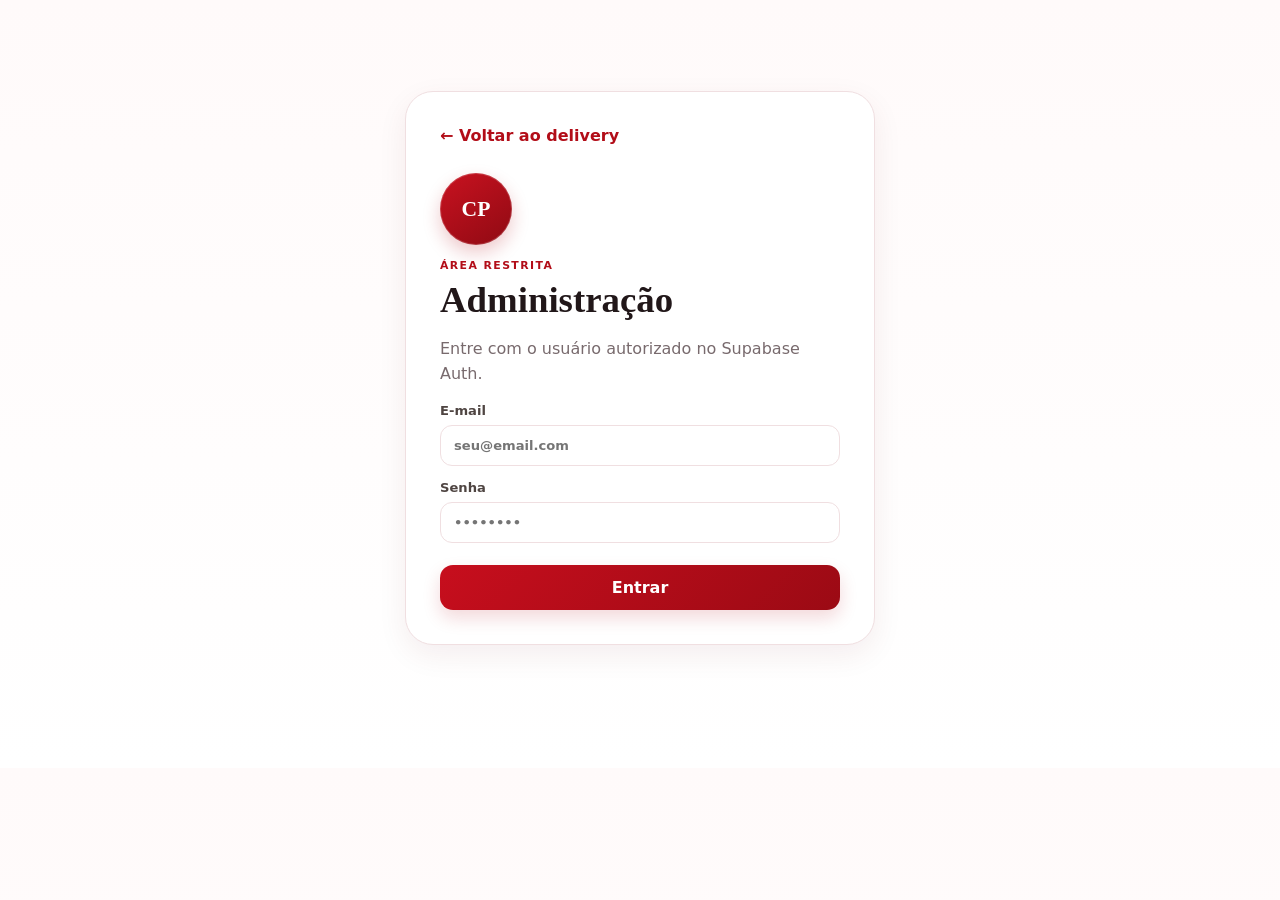
==== admin.html @ 13cdec12 "Atualizacao automatica dos arquivos" ====
<!doctype html>
<html lang="pt-BR">
<head>
  <meta charset="utf-8">
  <meta name="viewport" content="width=device-width, initial-scale=1">
  <meta name="theme-color" content="#b20d18">
  <meta name="robots" content="noindex,nofollow">
  <title>Admin | Cantinho do Petisco</title>
  <link rel="manifest" href="manifest-admin.webmanifest?v=14">
  <meta name="apple-mobile-web-app-capable" content="yes">
  <meta name="apple-mobile-web-app-status-bar-style" content="default">
  <meta name="apple-mobile-web-app-title" content="Cantinho ADM">
  <link rel="apple-touch-icon" href="assets/icon-admin-192.png?v=14">
  <link rel="stylesheet" href="css/styles.css?v=14">
</head>
<body class="admin-body">
  <main class="admin-shell">
    <section id="loginView" class="login-card">
      <a class="back-link" href="index.html">← Voltar ao delivery</a>
      <div class="brand-mark large">CP</div>
      <span class="eyebrow">Área restrita</span>
      <h1>Administração</h1>
      <p>Entre com o usuário autorizado no Supabase Auth.</p>
      <form id="loginForm" class="stack-form">
        <label class="field-label">E-mail
          <input id="adminEmail" type="email" autocomplete="username" required placeholder="seu@email.com">
        </label>
        <label class="field-label">Senha
          <input id="adminPassword" type="password" autocomplete="current-password" required placeholder="••••••••">
        </label>
        <button id="loginBtn" class="primary-button" type="submit">Entrar</button>
        <p id="demoCredentials" class="demo-credentials hidden">Modo demonstração: admin@demo.local / 123456</p>
      </form>
      <div id="loginMessage" class="form-message hidden"></div>
    </section>

    <section id="adminView" class="admin-dashboard hidden">
      <header class="admin-header admin-header-v5">
        <div class="admin-title-block">
          <span class="eyebrow">Cantinho do Petisco</span>
          <h1>Painel administrativo</h1>
          <p>Gerencie o cardápio por setores, fotos, disponibilidade e o prato de cada dia da semana.</p>
          <div class="admin-user-line">Conectado como <strong id="adminIdentity"></strong></div>
        </div>
        <div class="admin-header-actions">
          <a class="secondary-button small" href="index.html" target="_blank" rel="noopener">Ver delivery</a>
          <a class="secondary-button small" href="restaurante.html" target="_blank" rel="noopener">Ver restaurante</a>
          <button id="logoutBtn" class="secondary-button small" type="button">Sair</button>
        </div>
      </header>

      <section class="admin-quick-access" aria-labelledby="quickAccessTitle"><div class="admin-quick-title"><div><span class="eyebrow">Acesso rápido</span><h2 id="quickAccessTitle">Seu Cantinho na palma da mão</h2><p>Abra, compartilhe ou instale os atalhos do restaurante.</p></div><button id="installAdminPwa" class="primary-button hidden" type="button">📲 Instalar Cantinho Admin</button></div><div class="admin-quick-grid"><button id="openDeliveryQuick" class="quick-card" type="button"><span>🛵</span><strong>Acessar meu catálogo</strong><small>Delivery e retirada</small></button><button id="openRestaurantQuick" class="quick-card" type="button"><span>🍽️</span><strong>Abrir Restaurante</strong><small>Cardápio completo presencial</small></button><button id="shareDeliveryWhatsApp" class="quick-card whatsapp" type="button"><span>💬</span><strong>Compartilhar Delivery</strong><small>Enviar pelo WhatsApp</small></button><button id="shareRestaurantWhatsApp" class="quick-card whatsapp" type="button"><span>💬</span><strong>Compartilhar Restaurante</strong><small>Enviar pelo WhatsApp</small></button><button id="copyDeliveryLink" class="quick-card" type="button"><span>🔗</span><strong>Copiar Delivery</strong><small>Copiar link</small></button><button id="copyRestaurantLink" class="quick-card" type="button"><span>🔗</span><strong>Copiar Restaurante</strong><small>Copiar link</small></button><button id="qrDeliveryBtn" class="quick-card" type="button"><span>▦</span><strong>QR Delivery</strong><small>Mostrar código para clientes</small></button><button id="qrRestaurantBtn" class="quick-card" type="button"><span>▦</span><strong>QR Restaurante</strong><small>Ideal para mesa ou balcão</small></button></div></section>
      <div class="admin-metrics">
        <article><span>Produtos cadastrados</span><strong id="metricProducts">0</strong></article>
        <article><span>Disponíveis no cardápio</span><strong id="metricAvailable">0</strong></article>
        <article><span>Não publicados</span><strong id="metricInactive">0</strong></article>
        <article><span>Categorias</span><strong id="metricCategories">0</strong></article>
      </div>

      <nav class="admin-tabs admin-tabs-v5" aria-label="Seções do painel">
        <button class="admin-tab active" data-tab="products" type="button"><span>🍽️</span><strong>Produtos</strong><small>Organizados por categoria</small></button>
        <button class="admin-tab" data-tab="special" type="button"><span>📅</span><strong>Prato do dia</strong><small>Programação semanal</small></button>
      </nav>

      <section id="productsTab" class="admin-tabpanel">
        <div class="admin-panel-heading">
          <div>
            <span class="eyebrow">Cardápio</span>
            <h2>Produtos por categoria</h2>
            <p>Cada setor fica separado para facilitar a localização e edição dos itens.</p>
          </div>
          <button id="newProductBtn" class="primary-button small" type="button">+ Novo produto</button>
        </div>

        <div class="admin-toolbar admin-toolbar-v5 admin-toolbar-collapsible">
          <label class="search-box admin-search">
            <span>⌕</span><input id="adminSearch" type="search" placeholder="Buscar em todas as categorias"><button id="clearAdminSearch" class="clear-search hidden" type="button">×</button>
          </label>
          <select id="adminCategoryFilter" aria-label="Filtrar categoria"><option value="">Todas as categorias</option></select>
          <div class="admin-collapse-actions" aria-label="Controles das categorias">
            <button id="expandAllCategories" class="secondary-button compact" type="button">Expandir todas</button>
            <button id="collapseAllCategories" class="secondary-button compact" type="button">Recolher todas</button>
          </div>
        </div>

        <div class="admin-visibility-note"><strong>Visibilidade das duas páginas</strong><span>Pratos Executivos, Cervejas e Bebidas Alcoólicas continuam cadastrados e editáveis aqui, mas são ocultados automaticamente no <b>delivery</b>. No <b>cardápio do restaurante</b>, todas as categorias publicadas aparecem.</span></div>
        <div id="productsGroups" class="admin-category-groups"></div>
        <div id="adminEmpty" class="state-card hidden"><p>Nenhum produto encontrado.</p></div>
      </section>

      <section id="specialTab" class="admin-tabpanel hidden">
        <div class="admin-panel-heading">
          <div>
            <span class="eyebrow">Programação semanal</span>
            <h2>Prato do dia por dia da semana</h2>
            <p>Defina uma vez o prato de segunda, terça, quarta etc. O cardápio mostra automaticamente o prato correspondente ao dia.</p>
          </div>
        </div>

        <div class="weekly-special-layout">
          <article class="admin-section-card special-editor-card">
            <div class="admin-card-title">
              <span class="step-badge">1</span>
              <div><strong>Configurar um dia</strong><small>Escolha o dia, o produto e um preço especial se desejar.</small></div>
            </div>
            <form id="specialForm" class="special-form-v5">
              <input id="specialId" type="hidden">
              <label class="field-label">Dia da semana
                <select id="specialWeekday" required>
                  <option value="">Selecione...</option>
                  <option value="1">Segunda-feira</option>
                  <option value="2">Terça-feira</option>
                  <option value="3">Quarta-feira</option>
                  <option value="4">Quinta-feira</option>
                  <option value="5">Sexta-feira</option>
                  <option value="6">Sábado</option>
                  <option value="0">Domingo</option>
                </select>
              </label>
              <label class="field-label">Produto<select id="specialProduct" required></select></label>
              <div class="special-price-note-grid">
                <label class="field-label">Preço especial<input id="specialPrice" type="number" min="0" step="0.01" placeholder="Opcional"></label>
                <label class="field-label">Observação<input id="specialNote" type="text" maxlength="160" placeholder="Ex.: Sugestão da casa"></label>
              </div>
              <label class="switch-line switch-card"><input id="specialActive" type="checkbox" checked><span><strong>Ativo</strong><small>Mostrar este prato quando chegar esse dia.</small></span></label>
              <div class="special-form-actions">
                <button id="cancelSpecialEdit" class="secondary-button hidden" type="button">Cancelar edição</button>
                <button class="primary-button" type="submit">Salvar programação</button>
              </div>
            </form>
          </article>

          <article class="admin-section-card weekly-overview-card">
            <div class="admin-card-title">
              <span class="step-badge">2</span>
              <div><strong>Semana cadastrada</strong><small>Veja rapidamente o prato definido para cada dia.</small></div>
            </div>
            <div id="specialList" class="weekly-special-list"></div>
          </article>
        </div>
      </section>
    </section>
  </main>

  <dialog id="productDialog" class="app-dialog product-admin-dialog product-admin-dialog-v5">
    <form id="productForm">
      <button id="closeProductDialog" class="dialog-close" type="button" aria-label="Fechar">×</button>
      <div class="dialog-body admin-product-dialog-body">
        <div class="product-dialog-heading">
          <span class="eyebrow">Cadastro de produto</span>
          <h2 id="productDialogTitle">Novo produto</h2>
          <p>Os campos estão separados por assunto para ficar mais fácil administrar.</p>
        </div>
        <input id="productId" type="hidden">

        <section class="form-section-card">
          <div class="form-section-title"><span>1</span><div><strong>Informações principais</strong><small>Nome, categoria e descrição que o cliente verá.</small></div></div>
          <div class="form-grid">
            <label class="field-label span-2">Nome <span>*</span><input id="productName" type="text" maxlength="160" required></label>
            <label class="field-label">Categoria <span>*</span><select id="productCategory" required></select></label>
            <label class="field-label">Tamanho
              <select id="productSize"><option value="">Sem tamanho</option><option value="P">P — Pequena</option><option value="M">M — Média</option><option value="G">G — Grande</option></select>
              <small>Nas marmitas, o mesmo nome com tamanhos diferentes vira um único card.</small>
            </label>
            <label class="field-label span-2">Descrição<textarea id="productDescription" rows="3" maxlength="500" placeholder="Ex.: Acompanha arroz, feijão, fritas e farofa."></textarea></label>
          </div>
        </section>

        <section class="form-section-card">
          <div class="form-section-title"><span>2</span><div><strong>Preço e organização</strong><small>Valor de venda e posição dentro da categoria.</small></div></div>
          <div class="form-grid">
            <label class="field-label">Preço <span>*</span><input id="productPrice" type="number" min="0" step="0.01" required></label>
            <label class="field-label">Ordem<input id="productOrder" type="number" min="0" step="1" value="0"><small>Números menores aparecem primeiro.</small></label>
          </div>
        </section>

        <section class="form-section-card">
          <div class="form-section-title"><span>3</span><div><strong>Foto do produto</strong><small>JPG, PNG ou WEBP, até 5 MB.</small></div></div>
          <label class="admin-file-drop">Escolher imagem<input id="productImage" type="file" accept="image/jpeg,image/png,image/webp"></label>
          <div id="imagePreviewBox" class="image-preview-box hidden"><img id="imagePreview" alt="Prévia da imagem"><button id="removeImageBtn" type="button" class="text-button danger">Remover foto</button></div>
        </section>

        <section class="form-section-card">
          <div class="form-section-title"><span>4</span><div><strong>Disponibilidade e destaque</strong><small>Controle como o item aparece para o cliente.</small></div></div>
          <div class="switch-grid switch-grid-v5">
            <label class="switch-line switch-card"><input id="productAvailable" type="checkbox" checked><span><strong>Disponível</strong><small>Pode ser pedido agora.</small></span></label>
            <label class="switch-line switch-card"><input id="productActive" type="checkbox" checked><span><strong>Publicado</strong><small>Aparece no cardápio.</small></span></label>
            <label class="switch-line switch-card"><input id="productFeatured" type="checkbox"><span><strong>Destaque</strong><small>Recebe selo especial.</small></span></label>
          </div>
        </section>

        <section class="form-section-card options-admin-section">
          <div class="form-section-title"><span>5</span><div><strong>Personalização do produto</strong><small>Observação, sabores e adicionais que aparecem ao cliente.</small></div></div>
          <label class="switch-line switch-card notes-switch-card"><input id="productAllowNotes" type="checkbox" checked><span><strong>Permitir observação do cliente</strong><small>No cardápio aparece um texto neutro: “Retirar ou acrescentar algo? Escreva aqui (opcional).”</small></span></label>
          <div class="option-editor-toolbar">
            <div><strong>Grupos de escolha</strong><small>Ex.: Sabores, Adicionais, Escolha sua bebida.</small></div>
            <button id="addOptionGroupBtn" class="secondary-button compact" type="button">+ Novo grupo</button>
          </div>
          <div id="optionGroupsEditor" class="option-groups-editor"></div>
          <div id="optionGroupsEmpty" class="option-groups-empty">Este produto ainda não tem sabores ou adicionais.</div>
        </section>

        <div class="dialog-actions split-actions sticky-dialog-actions">
          <button id="deleteProductBtn" class="danger-button hidden" type="button">Excluir produto</button>
          <div><button id="cancelProductDialog" class="secondary-button" type="button">Cancelar</button><button id="saveProductBtn" class="primary-button" type="submit" value="default">Salvar produto</button></div>
        </div>
      </div>
    </form>
  </dialog>

  <dialog id="qrDialog" class="app-dialog info-dialog qr-dialog"><div class="dialog-body"><span class="eyebrow">Compartilhar</span><h2 id="qrDialogTitle">QR Code</h2><img id="qrDialogImage" class="qr-dialog-image" alt="QR Code do cardápio"><p id="qrDialogLink" class="qr-dialog-link"></p><button id="closeQrDialog" class="primary-button" type="button">Fechar</button></div></dialog>
  <dialog id="adminIosInstallDialog" class="app-dialog info-dialog pwa-ios-dialog"><div class="dialog-body"><span class="eyebrow">Instalar no iPhone</span><h2>Adicionar Cantinho Admin</h2><p>No Safari, toque em <strong>Compartilhar</strong> e depois em <strong>Adicionar à Tela de Início</strong>.</p><button id="closeAdminIosInstall" class="primary-button" type="button">Entendi</button></div></dialog>
  <div id="toastRegion" class="toast-region" aria-live="polite"></div>

  <script src="js/config.js"></script>
  <script src="js/mock-data.js"></script>
  <script src="js/supabase-rest.js"></script>
  <script src="js/admin.js?v=14"></script>
  <script src="js/pwa-admin.js?v=14"></script>
</body>
</html>
---- css/styles.css ----
:root{
  --wine:#5f1722; --wine-2:#7a2633; --ink:#201816; --muted:#756a66; --paper:#fbf7f1;
  --card:#fffdfa; --gold:#b88439; --line:#eadfd4; --soft:#f3ebe2; --ok:#2d6a4f; --danger:#a03232;
  --shadow:0 18px 50px rgba(65,35,26,.12); --radius:22px; --max:1180px;
}
*{box-sizing:border-box}html{scroll-behavior:smooth}body{margin:0;font-family:Inter,ui-sans-serif,system-ui,-apple-system,BlinkMacSystemFont,"Segoe UI",sans-serif;background:var(--paper);color:var(--ink);-webkit-font-smoothing:antialiased}button,input,select,textarea{font:inherit}button,a{touch-action:manipulation}button{cursor:pointer}img{max-width:100%;display:block}.hidden{display:none!important}.app-shell{min-height:100vh}.site-header{position:sticky;top:0;z-index:40;background:rgba(251,247,241,.93);backdrop-filter:blur(14px);border-bottom:1px solid rgba(234,223,212,.8)}.header-inner{max-width:var(--max);margin:auto;padding:14px 22px;display:flex;align-items:center;justify-content:space-between;gap:20px}.brand-lockup{display:flex;align-items:center;gap:13px}.brand-lockup h1{font-family:Georgia,"Times New Roman",serif;font-size:1.35rem;line-height:1.05;margin:2px 0}.brand-subtitle{margin:0;color:var(--muted);font-size:.83rem}.brand-mark{width:48px;height:48px;border-radius:50%;display:grid;place-items:center;background:var(--wine);color:#fff4e5;border:2px solid #d9b56c;font-family:Georgia,serif;font-weight:700;box-shadow:inset 0 0 0 4px rgba(255,255,255,.08)}.brand-mark.large{width:72px;height:72px;font-size:1.35rem;margin-bottom:14px}.eyebrow{display:block;text-transform:uppercase;letter-spacing:.13em;font-size:.68rem;font-weight:800;color:var(--gold)}.cart-top{border:1px solid var(--line);background:var(--card);border-radius:999px;padding:9px 10px 9px 16px;display:flex;align-items:center;gap:10px;color:var(--ink)}.cart-top strong{min-width:30px;height:30px;border-radius:50%;display:grid;place-items:center;background:var(--wine);color:#fff;font-size:.85rem}.hero{max-width:var(--max);margin:0 auto;padding:58px 22px 34px;display:grid;grid-template-columns:1.5fr .7fr;gap:28px;align-items:end}.hero-kicker{color:var(--wine-2);font-weight:800}.hero h2{font-family:Georgia,"Times New Roman",serif;font-size:clamp(2.25rem,5vw,4.7rem);line-height:.98;letter-spacing:-.035em;max-width:760px;margin:10px 0 16px}.hero-copy>p{max-width:650px;color:var(--muted);font-size:1.05rem;line-height:1.7}.hero-note{background:var(--wine);color:white;border-radius:var(--radius);padding:22px;display:flex;gap:14px;box-shadow:var(--shadow)}.hero-note-icon{color:#e9c982;font-size:1.3rem}.hero-note strong,.hero-note span{display:block}.hero-note span{opacity:.78;margin-top:4px;font-size:.9rem}.daily-special-section,.menu-tools,.menu-root,.state-card,.site-footer{max-width:var(--max);margin-left:auto;margin-right:auto}.daily-special-section{padding:0 22px 32px}.daily-special-card{min-height:220px;background:linear-gradient(120deg,#4f111b,#7d2c39);border-radius:30px;padding:34px;color:white;position:relative;overflow:hidden;box-shadow:var(--shadow);display:flex;align-items:center}.daily-special-card:after{content:"";position:absolute;right:-70px;top:-90px;width:300px;height:300px;border:1px solid rgba(255,255,255,.18);border-radius:50%;box-shadow:0 0 0 40px rgba(255,255,255,.035),0 0 0 80px rgba(255,255,255,.02)}.special-content{position:relative;z-index:1;max-width:650px}.special-label{display:inline-flex;align-items:center;gap:8px;background:rgba(255,255,255,.12);border:1px solid rgba(255,255,255,.25);padding:7px 11px;border-radius:999px;font-size:.76rem;font-weight:700}.special-content h3{font-family:Georgia,serif;font-size:clamp(1.8rem,4vw,3.1rem);margin:14px 0 8px}.special-content p{opacity:.82;line-height:1.6;max-width:560px}.special-price{font-size:1.4rem;font-weight:850;color:#f0d08c}.special-action{margin-top:18px;background:white;color:var(--wine);border:0;border-radius:999px;padding:12px 18px;font-weight:800}.menu-tools{padding:0 22px 18px;position:sticky;top:77px;z-index:25;background:linear-gradient(var(--paper) 82%,rgba(251,247,241,0))}.search-box{height:52px;border:1px solid var(--line);background:var(--card);border-radius:16px;display:flex;align-items:center;padding:0 14px;gap:10px;box-shadow:0 7px 24px rgba(60,38,30,.05)}.search-box>span{color:var(--wine);font-size:1.4rem;line-height:1}.search-box input{flex:1;border:0;outline:0;background:transparent;color:var(--ink);min-width:0}.clear-search{border:0;background:transparent;color:var(--muted);font-size:1.3rem}.category-nav{display:flex;gap:8px;overflow:auto;padding:12px 1px 4px;scrollbar-width:none}.category-nav::-webkit-scrollbar{display:none}.category-chip{white-space:nowrap;border:1px solid var(--line);background:transparent;color:var(--ink);border-radius:999px;padding:9px 13px;font-size:.86rem;font-weight:700}.category-chip.active,.category-chip:hover{background:var(--wine);border-color:var(--wine);color:white}.state-card{margin-top:18px;margin-bottom:60px;padding:50px 22px;text-align:center;color:var(--muted)}.spinner{width:30px;height:30px;border-radius:50%;border:3px solid var(--line);border-top-color:var(--wine);animation:spin .7s linear infinite;margin:0 auto 14px}@keyframes spin{to{transform:rotate(360deg)}}.menu-root{padding:4px 22px 80px}.menu-section{scroll-margin-top:160px;margin:30px 0 48px}.section-heading{display:flex;justify-content:space-between;align-items:end;gap:20px;margin-bottom:15px}.section-heading h2{font-family:Georgia,serif;font-size:2rem;margin:0}.section-heading p{margin:5px 0 0;color:var(--muted);font-size:.9rem}.product-grid{display:grid;grid-template-columns:repeat(3,minmax(0,1fr));gap:14px}.product-card{background:var(--card);border:1px solid var(--line);border-radius:20px;overflow:hidden;display:grid;grid-template-columns:1fr 104px;min-height:156px;transition:.18s ease;box-shadow:0 8px 28px rgba(71,46,36,.045)}.product-card:hover{transform:translateY(-2px);box-shadow:0 14px 32px rgba(71,46,36,.09)}.product-card.unavailable{opacity:.62}.product-card-body{padding:18px;display:flex;flex-direction:column}.product-card h3{font-size:1rem;margin:0 0 7px;line-height:1.35}.product-meta{font-size:.75rem;color:var(--gold);font-weight:800}.product-description{font-size:.82rem;line-height:1.45;color:var(--muted);margin:8px 0}.product-bottom{display:flex;align-items:center;justify-content:space-between;gap:8px;margin-top:auto}.product-price{font-size:1.02rem;font-weight:850}.add-circle{width:34px;height:34px;border-radius:50%;border:0;background:var(--wine);color:white;font-size:1.2rem;display:grid;place-items:center}.add-circle:disabled{background:#bbb;cursor:not-allowed}.product-visual{min-height:100%;position:relative;background:linear-gradient(145deg,#efe0d3,#dbc3ae);overflow:hidden}.product-visual img{width:100%;height:100%;object-fit:cover}.product-visual .placeholder{height:100%;display:grid;place-items:center;font-size:2rem;filter:saturate(.7)}.featured-badge{position:absolute;top:8px;right:8px;background:#fff;color:var(--wine);font-size:.62rem;font-weight:850;padding:5px 7px;border-radius:999px}.no-results{padding:60px 0;text-align:center;color:var(--muted)}.site-footer{border-top:1px solid var(--line);padding:34px 22px 110px;display:grid;grid-template-columns:1fr auto;gap:22px;color:var(--muted)}.site-footer strong{color:var(--ink)}.site-footer p{margin:6px 0}.footer-actions{display:flex;align-items:start;gap:14px}.minor{grid-column:1/-1;font-size:.78rem}.text-button{border:0;background:transparent;padding:0;color:var(--wine);text-decoration:none;font-weight:700;font-size:.85rem}.admin-link{opacity:.65}.mobile-cart-bar{position:fixed;left:14px;right:14px;bottom:max(14px,env(safe-area-inset-bottom));z-index:35;border:0;background:var(--wine);color:white;box-shadow:0 16px 36px rgba(67,15,24,.35);border-radius:18px;padding:15px 18px;display:none;grid-template-columns:1fr auto 1fr;align-items:center;gap:10px;text-align:left}.mobile-cart-bar>span:nth-child(2){font-weight:800}.mobile-cart-bar>strong{text-align:right}.overlay{position:fixed;inset:0;background:rgba(25,17,15,.5);z-index:70;backdrop-filter:blur(2px)}.cart-drawer{position:fixed;right:0;top:0;height:100dvh;width:min(430px,100%);background:var(--card);z-index:75;box-shadow:-20px 0 50px rgba(30,20,16,.18);transform:translateX(102%);transition:.25s ease;display:flex;flex-direction:column}.cart-drawer.open{transform:translateX(0)}.drawer-head{display:flex;align-items:center;justify-content:space-between;padding:24px;border-bottom:1px solid var(--line)}.drawer-head h2{margin:3px 0 0;font-family:Georgia,serif}.icon-button,.dialog-close{border:1px solid var(--line);background:var(--card);width:38px;height:38px;border-radius:50%;font-size:1.3rem}.cart-items{padding:14px 20px;overflow:auto}.cart-line{display:grid;grid-template-columns:1fr auto;gap:12px;border-bottom:1px solid var(--line);padding:14px 0}.cart-line h4{margin:0 0 4px;font-size:.95rem}.cart-line p{margin:2px 0;color:var(--muted);font-size:.78rem}.cart-line-price{text-align:right;font-weight:800}.cart-line-actions{display:flex;align-items:center;gap:8px;margin-top:9px}.mini-qty{display:flex;align-items:center;border:1px solid var(--line);border-radius:999px;overflow:hidden}.mini-qty button{border:0;background:transparent;width:28px;height:28px}.mini-qty strong{min-width:24px;text-align:center;font-size:.82rem}.remove-line{border:0;background:transparent;color:var(--danger);font-size:.75rem}.empty-cart{margin:auto;text-align:center;padding:30px;color:var(--muted)}.empty-icon{font-size:2.5rem;color:var(--wine);margin-bottom:8px}.empty-cart strong{display:block;color:var(--ink);margin-bottom:5px}.cart-footer{border-top:1px solid var(--line);padding:18px 22px 24px;background:var(--card)}.cart-total{display:flex;align-items:center;justify-content:space-between;margin-bottom:14px}.cart-total strong{font-size:1.25rem}.primary-button,.secondary-button,.danger-button{border:0;border-radius:13px;padding:13px 18px;font-weight:800;display:inline-flex;justify-content:center;align-items:center;gap:8px;text-decoration:none}.primary-button{background:var(--wine);color:white}.primary-button:hover{background:var(--wine-2)}.secondary-button{background:var(--soft);color:var(--ink);border:1px solid var(--line)}.danger-button{background:#fff1f1;color:var(--danger);border:1px solid #f0cccc}.small{padding:10px 14px;font-size:.83rem}.cart-footer .primary-button{width:100%}.app-dialog{border:0;padding:0;border-radius:24px;background:var(--card);color:var(--ink);width:min(560px,calc(100% - 24px));max-height:90dvh;box-shadow:0 30px 90px rgba(31,20,16,.32)}.app-dialog::backdrop{background:rgba(25,17,15,.55);backdrop-filter:blur(3px)}.app-dialog form{position:relative}.dialog-close{position:absolute;right:14px;top:14px;z-index:3}.item-dialog-visual{height:180px;background:linear-gradient(145deg,#efe0d3,#dbc3ae);overflow:hidden}.item-dialog-visual img{width:100%;height:100%;object-fit:cover}.item-dialog-visual .placeholder{height:100%;display:grid;place-items:center;font-size:3.4rem}.dialog-body{padding:26px}.dialog-body h2{font-family:Georgia,serif;font-size:1.75rem;margin:5px 0 8px}.dialog-description{color:var(--muted);line-height:1.55}.item-price-row{display:flex;align-items:center;justify-content:space-between;margin:15px 0}.item-price-row strong{font-size:1.35rem}.available-text{color:var(--ok);font-size:.8rem;font-weight:800}.unavailable-text{color:var(--danger);font-size:.8rem;font-weight:800}.field-label{display:flex;flex-direction:column;gap:7px;font-size:.82rem;font-weight:750;color:#4f4542;margin:14px 0}.field-label>span{color:var(--danger)}.field-label input,.field-label select,.field-label textarea,.admin-toolbar select{width:100%;border:1px solid var(--line);background:white;color:var(--ink);padding:12px 13px;border-radius:12px;outline:none}.field-label input:focus,.field-label select:focus,.field-label textarea:focus,.admin-toolbar select:focus{border-color:#be8b6e;box-shadow:0 0 0 3px rgba(184,132,57,.12)}.field-label textarea{resize:vertical}.field-label small{font-weight:500;color:var(--muted)}.add-row{display:flex;align-items:center;gap:12px;margin-top:18px}.add-row .primary-button{flex:1}.quantity-control{display:flex;align-items:center;border:1px solid var(--line);border-radius:13px;overflow:hidden;height:46px}.quantity-control button{width:42px;height:100%;border:0;background:transparent;font-size:1.2rem}.quantity-control strong{min-width:32px;text-align:center}.segmented-fieldset{border:0;padding:0;margin:18px 0}.segmented-fieldset legend{font-size:.82rem;font-weight:750;margin-bottom:8px}.segmented-fieldset{display:flex;gap:8px;flex-wrap:wrap}.segmented-fieldset legend{width:100%}.segmented-fieldset label{flex:1}.segmented-fieldset input{position:absolute;opacity:0;pointer-events:none}.segmented-fieldset span{display:block;text-align:center;border:1px solid var(--line);padding:11px;border-radius:12px;font-weight:700}.segmented-fieldset input:checked+span{background:var(--wine);color:white;border-color:var(--wine)}.conditional-fields{padding:2px 12px;border-left:3px solid var(--gold);background:#fbf4e9;border-radius:0 12px 12px 0}.checkout-summary{display:flex;justify-content:space-between;align-items:center;background:var(--soft);padding:16px;border-radius:14px;margin:18px 0}.checkout-summary strong{font-size:1.2rem}.whatsapp-button{width:100%;background:#216a49}.whatsapp-button:hover{background:#18573c}.info-dialog p{line-height:1.65;color:var(--muted)}.toast-region{position:fixed;right:18px;bottom:18px;z-index:130;display:grid;gap:9px;width:min(350px,calc(100% - 36px))}.toast{background:#26211f;color:white;border-radius:13px;padding:13px 15px;box-shadow:var(--shadow);animation:toastIn .2s ease}.toast.error{background:#7f2424}.toast.success{background:#285d46}@keyframes toastIn{from{transform:translateY(8px);opacity:0}}
/* Admin */
.admin-body{background:#f7f1ea}.admin-shell{max-width:1220px;margin:auto;padding:28px 22px 60px}.login-card{width:min(470px,100%);margin:7vh auto;background:var(--card);border:1px solid var(--line);border-radius:28px;padding:34px;box-shadow:var(--shadow)}.login-card h1{font-family:Georgia,serif;font-size:2.3rem;margin:6px 0}.login-card>p{color:var(--muted);line-height:1.55}.back-link{display:inline-block;color:var(--wine);text-decoration:none;font-weight:700;margin-bottom:28px}.stack-form .primary-button{width:100%;margin-top:8px}.form-message{margin-top:14px;border-radius:12px;padding:12px;background:#fff1f1;color:var(--danger);font-size:.85rem}.demo-credentials{background:#f8eedb;border:1px solid #ead6ac;padding:10px;border-radius:10px;font-size:.77rem;color:#73582e}.admin-header{display:flex;justify-content:space-between;gap:20px;align-items:end;margin-bottom:24px}.admin-header h1{font-family:Georgia,serif;font-size:2.6rem;margin:5px 0}.admin-header p{margin:0;color:var(--muted)}.admin-header-actions{display:flex;gap:8px}.admin-metrics{display:grid;grid-template-columns:repeat(4,1fr);gap:12px;margin-bottom:20px}.admin-metrics article{background:var(--card);border:1px solid var(--line);border-radius:18px;padding:18px}.admin-metrics span{display:block;color:var(--muted);font-size:.78rem}.admin-metrics strong{font-size:1.9rem;margin-top:5px;display:block;font-family:Georgia,serif}.admin-tabs{display:flex;gap:8px;border-bottom:1px solid var(--line);margin-bottom:18px}.admin-tab{border:0;background:transparent;padding:12px 14px;color:var(--muted);font-weight:800;border-bottom:3px solid transparent}.admin-tab.active{color:var(--wine);border-bottom-color:var(--wine)}.admin-toolbar{display:grid;grid-template-columns:1fr 220px auto;gap:10px;margin-bottom:14px}.admin-search{height:46px}.admin-toolbar select{height:46px}.products-table-wrap{background:var(--card);border:1px solid var(--line);border-radius:18px;overflow:hidden}.products-table{width:100%;border-collapse:collapse}.products-table th,.products-table td{padding:13px 15px;border-bottom:1px solid var(--line);text-align:left;font-size:.84rem}.products-table th{color:var(--muted);font-size:.72rem;text-transform:uppercase;letter-spacing:.06em}.products-table tr:last-child td{border-bottom:0}.product-cell{display:flex;align-items:center;gap:10px}.thumb{width:44px;height:44px;border-radius:10px;background:var(--soft);overflow:hidden;display:grid;place-items:center}.thumb img{width:100%;height:100%;object-fit:cover}.row-title{font-weight:800}.row-sub{font-size:.72rem;color:var(--muted);margin-top:2px}.status-pill{display:inline-block;border-radius:999px;padding:5px 8px;font-size:.68rem;font-weight:850}.status-pill.ok{background:#e5f2ea;color:var(--ok)}.status-pill.off{background:#f4e6e6;color:#934343}.row-actions{display:flex;justify-content:flex-end}.edit-row{border:1px solid var(--line);background:white;border-radius:9px;padding:7px 10px;font-weight:750;color:var(--wine)}.special-admin-card{background:var(--card);border:1px solid var(--line);border-radius:22px;padding:24px}.special-admin-card h2{font-family:Georgia,serif;font-size:2rem;margin:5px 0}.special-admin-card>div>p{color:var(--muted)}.special-form{display:grid;grid-template-columns:1fr 2fr 1fr 2fr auto;gap:10px;align-items:end;margin-top:20px}.special-form .field-label{margin:0}.switch-line{display:flex;align-items:center;gap:8px;font-size:.82rem;font-weight:750}.switch-line input{accent-color:var(--wine);width:18px;height:18px}.special-list{margin-top:22px;display:grid;gap:9px}.special-row{border:1px solid var(--line);border-radius:14px;padding:13px;display:grid;grid-template-columns:140px 1fr auto auto;align-items:center;gap:12px}.special-row small{color:var(--muted)}.special-row button{border:0;background:transparent;color:var(--danger);font-weight:750}.form-grid{display:grid;grid-template-columns:1fr 1fr;gap:0 12px}.span-2{grid-column:1/-1}.switch-grid{display:flex;gap:20px;flex-wrap:wrap;background:var(--soft);padding:13px;border-radius:13px;margin:16px 0}.dialog-actions{display:flex;justify-content:flex-end;gap:8px;margin-top:18px}.split-actions{justify-content:space-between}.split-actions>div{display:flex;gap:8px}.image-preview-box{display:flex;align-items:center;gap:12px;margin-top:12px}.image-preview-box img{width:92px;height:72px;object-fit:cover;border-radius:12px;border:1px solid var(--line)}.text-button.danger{color:var(--danger)}
@media(max-width:900px){.product-grid{grid-template-columns:repeat(2,minmax(0,1fr))}.hero{grid-template-columns:1fr}.hero-note{max-width:520px}.admin-metrics{grid-template-columns:repeat(2,1fr)}.special-form{grid-template-columns:1fr 1fr}.special-form .primary-button{grid-column:1/-1}.admin-toolbar{grid-template-columns:1fr 190px}.admin-toolbar .primary-button{grid-column:1/-1}.special-row{grid-template-columns:110px 1fr auto}.special-row small{display:none}}
@media(max-width:640px){.header-inner{padding:11px 14px}.brand-subtitle,.cart-top>span{display:none}.brand-mark{width:42px;height:42px}.brand-lockup h1{font-size:1.1rem}.hero{padding:34px 16px 24px}.hero h2{font-size:2.65rem}.hero-copy>p{font-size:.96rem}.daily-special-section,.menu-tools,.menu-root{padding-left:16px;padding-right:16px}.menu-tools{top:65px}.daily-special-card{padding:26px;min-height:230px;border-radius:24px}.product-grid{grid-template-columns:1fr}.product-card{grid-template-columns:1fr 92px;min-height:136px}.menu-section{scroll-margin-top:145px}.section-heading h2{font-size:1.75rem}.site-footer{grid-template-columns:1fr;padding-left:16px;padding-right:16px}.footer-actions{flex-direction:column}.mobile-cart-bar:not(.hidden){display:grid}.app-dialog{width:calc(100% - 16px);border-radius:20px}.dialog-body{padding:22px 18px}.item-dialog-visual{height:150px}.checkout-dialog{max-height:94dvh}.admin-shell{padding:18px 12px 40px}.login-card{padding:26px 20px;margin:3vh auto}.admin-header{align-items:start;flex-direction:column}.admin-header h1{font-size:2rem}.admin-header-actions{width:100%}.admin-header-actions>*{flex:1}.admin-metrics{gap:8px}.admin-metrics article{padding:14px}.admin-metrics strong{font-size:1.55rem}.admin-toolbar{grid-template-columns:1fr}.admin-toolbar select{width:100%}.products-table th:nth-child(2),.products-table td:nth-child(2){display:none}.products-table th,.products-table td{padding:10px}.form-grid{grid-template-columns:1fr}.span-2{grid-column:auto}.special-form{grid-template-columns:1fr}.special-row{grid-template-columns:1fr auto}.special-row>div:first-child{grid-column:1/-1}.special-row strong{grid-column:1}.product-admin-dialog{max-height:94dvh}.split-actions{flex-direction:column-reverse}.split-actions>div{display:grid;grid-template-columns:1fr 1fr}.split-actions>.danger-button{width:100%}}
@media(prefers-reduced-motion:reduce){*{scroll-behavior:auto!important;animation:none!important;transition:none!important}}

/* ==========================================================
   REDESIGN 2026 — Cantinho do Petisco
   Identidade: branco + vermelho, moderna, clássica e elegante
   ========================================================== */
:root{
  --wine:#b20d18;
  --wine-2:#8f0a13;
  --ink:#211719;
  --muted:#786a6d;
  --paper:#fffafa;
  --card:#ffffff;
  --gold:#a36a2f;
  --line:#f0dfe1;
  --soft:#fff2f3;
  --ok:#217a4b;
  --danger:#b20d18;
  --shadow:0 18px 50px rgba(94,15,23,.10);
  --shadow-soft:0 10px 30px rgba(94,15,23,.07);
  --radius:22px;
  --max:1180px;
}

body{
  background:
    radial-gradient(circle at 12% -10%,rgba(178,13,24,.065),transparent 28rem),
    linear-gradient(180deg,#fff 0,#fffafa 42rem,#fff 100%);
}

.site-header{
  background:rgba(255,255,255,.94);
  border-bottom:1px solid rgba(178,13,24,.09);
  box-shadow:0 8px 28px rgba(65,18,23,.035);
}
.brand-mark{
  background:linear-gradient(145deg,#c91220,#8f0a13);
  color:#fff;
  border:0;
  box-shadow:0 8px 18px rgba(178,13,24,.22), inset 0 0 0 1px rgba(255,255,255,.18);
}
.eyebrow{color:var(--wine)}
.cart-top{
  border:1px solid rgba(178,13,24,.16);
  background:#fff;
  color:var(--ink);
  box-shadow:0 8px 20px rgba(83,23,29,.06);
  padding:8px 9px 8px 13px;
  transition:transform .18s ease,box-shadow .18s ease,border-color .18s ease;
}
.cart-top:hover{transform:translateY(-1px);border-color:rgba(178,13,24,.32);box-shadow:0 10px 24px rgba(83,23,29,.10)}
.cart-top svg{width:20px;height:20px;fill:none;stroke:var(--wine);stroke-width:1.9;stroke-linecap:round;stroke-linejoin:round}
.cart-top strong{background:var(--wine);box-shadow:0 5px 12px rgba(178,13,24,.24)}

.hero{padding-top:68px;padding-bottom:42px;align-items:center;grid-template-columns:minmax(0,1.45fr) minmax(280px,.65fr)}
.hero-kicker{display:inline-flex;align-items:center;gap:9px;color:var(--wine);font-size:.83rem;text-transform:uppercase;letter-spacing:.12em}
.hero-kicker>span{width:28px;height:2px;background:var(--wine);border-radius:999px}
.hero h2{color:#251719;max-width:820px;text-wrap:balance}
.hero-copy>p{font-size:1.06rem;max-width:690px}
.hero-trust{display:flex;gap:9px;flex-wrap:wrap;margin-top:22px}
.hero-trust span{background:#fff;border:1px solid var(--line);border-radius:999px;padding:8px 11px;font-size:.76rem;font-weight:750;color:#5d4b4e;box-shadow:0 5px 15px rgba(92,25,31,.04)}
.hero-note{
  position:relative;
  min-height:190px;
  align-items:flex-end;
  background:
    linear-gradient(145deg,rgba(104,4,12,.02),rgba(104,4,12,.10)),
    linear-gradient(135deg,#c50e1d,#8e0812);
  border:1px solid rgba(255,255,255,.16);
  box-shadow:0 22px 55px rgba(124,9,18,.24);
  overflow:hidden;
}
.hero-note:before{content:"";position:absolute;width:210px;height:210px;border:1px solid rgba(255,255,255,.16);border-radius:50%;right:-74px;top:-84px;box-shadow:0 0 0 34px rgba(255,255,255,.035),0 0 0 68px rgba(255,255,255,.02)}
.hero-note>*{position:relative;z-index:1}
.hero-note-badge{position:absolute;top:18px;left:18px;background:#fff;color:var(--wine);border-radius:999px;padding:6px 10px;font-size:.7rem;font-weight:850;text-transform:uppercase;letter-spacing:.08em}
.hero-note-icon{color:#fff;font-size:1.4rem;opacity:.9}
.hero-note span{opacity:.86}

.daily-special-section{padding-bottom:38px}
.daily-special-card{
  min-height:246px;
  background:
    radial-gradient(circle at 85% 35%,rgba(255,255,255,.14),transparent 13rem),
    linear-gradient(115deg,#ba0d19 0%,#8e0912 76%);
  border-radius:28px;
  border:1px solid rgba(255,255,255,.12);
  box-shadow:0 24px 60px rgba(130,8,18,.22);
}
.daily-special-card:before{content:"PRATO DO DIA";position:absolute;right:34px;bottom:14px;font-family:Georgia,serif;font-size:clamp(2.5rem,7vw,6.6rem);font-weight:700;color:rgba(255,255,255,.045);letter-spacing:-.04em;white-space:nowrap}
.daily-special-card:after{border-color:rgba(255,255,255,.2);box-shadow:0 0 0 40px rgba(255,255,255,.04),0 0 0 80px rgba(255,255,255,.025)}
.special-label{background:#fff;color:var(--wine);border-color:#fff;font-weight:850}
.special-content h3{color:#fff;max-width:760px;text-wrap:balance}
.special-content h3 small{font-family:Inter,system-ui,sans-serif;font-size:.44em;opacity:.78}
.special-content p{font-size:1rem;max-width:640px}
.special-price{color:#fff;font-size:1.6rem;letter-spacing:-.02em}
.special-action{background:#fff;color:var(--wine);box-shadow:0 10px 24px rgba(54,0,5,.16);transition:.18s ease}
.special-action:hover{transform:translateY(-2px);box-shadow:0 14px 28px rgba(54,0,5,.22)}

.menu-tools{background:linear-gradient(#fffafa 78%,rgba(255,250,250,0))}
.search-box{border-color:rgba(178,13,24,.12);background:#fff;box-shadow:0 8px 28px rgba(86,18,24,.055)}
.search-box:focus-within{border-color:rgba(178,13,24,.35);box-shadow:0 0 0 4px rgba(178,13,24,.06),0 10px 26px rgba(86,18,24,.06)}
.category-chip{background:#fff;border-color:var(--line);transition:.16s ease}
.category-chip:hover{transform:translateY(-1px)}
.category-chip.active,.category-chip:hover{background:var(--wine);border-color:var(--wine);color:#fff;box-shadow:0 7px 18px rgba(178,13,24,.18)}

.menu-section{margin-top:34px}
.section-heading h2{font-size:2.15rem;color:#2b1a1d}
.section-heading .eyebrow{margin-bottom:5px}
.product-grid{gap:16px}
.product-card{
  border-color:#f1e2e4;
  border-radius:22px;
  box-shadow:0 10px 30px rgba(95,17,24,.055);
  transition:transform .18s ease,box-shadow .18s ease,border-color .18s ease;
}
.product-card:hover{transform:translateY(-4px);border-color:rgba(178,13,24,.18);box-shadow:0 18px 38px rgba(95,17,24,.10)}
.product-card-body{padding:19px}
.product-card h3{font-size:1.03rem;color:#2a191c}
.product-meta{color:var(--wine);font-size:.7rem;text-transform:uppercase;letter-spacing:.055em}
.product-description{color:#7b696c}
.product-price{color:#2b191c;font-size:1.06rem}
.add-circle{width:38px;height:38px;background:var(--wine);box-shadow:0 8px 16px rgba(178,13,24,.23);transition:transform .16s ease,background .16s ease}
.add-circle:hover{background:var(--wine-2);transform:scale(1.06)}
.product-visual{background:linear-gradient(145deg,#fff1f2,#f9e3e5)}
.product-visual .placeholder{filter:none}
.featured-badge{background:#fff;color:var(--wine);box-shadow:0 4px 14px rgba(69,8,13,.12)}

.site-footer{background:#fff;border-top-color:#f1e2e4}
.text-button{color:var(--wine)}

/* Carrinho flutuante moderno com contador */
.floating-cart{
  position:fixed;
  right:max(18px,env(safe-area-inset-right));
  bottom:max(20px,calc(env(safe-area-inset-bottom) + 14px));
  z-index:58;
  display:flex;
  align-items:center;
  gap:11px;
  border:0;
  border-radius:999px;
  padding:9px 15px 9px 9px;
  background:linear-gradient(135deg,#c60f1d,#980a13);
  color:#fff;
  box-shadow:0 18px 38px rgba(124,8,17,.32),0 0 0 1px rgba(255,255,255,.18) inset;
  transition:transform .18s ease,box-shadow .18s ease;
}
.floating-cart:hover{transform:translateY(-3px);box-shadow:0 22px 44px rgba(124,8,17,.38)}
.floating-cart-icon{position:relative;width:47px;height:47px;border-radius:50%;display:grid;place-items:center;background:#fff;color:var(--wine);box-shadow:0 8px 18px rgba(75,4,9,.18)}
.floating-cart-icon svg{width:24px;height:24px;fill:none;stroke:currentColor;stroke-width:1.9;stroke-linecap:round;stroke-linejoin:round}
.floating-cart-badge{position:absolute;top:-7px;right:-7px;min-width:23px;height:23px;padding:0 5px;border-radius:999px;background:#251719;color:#fff;border:2px solid #fff;display:grid;place-items:center;font-size:.69rem;line-height:1;box-shadow:0 4px 10px rgba(0,0,0,.16)}
.floating-cart-copy{display:grid;text-align:left;line-height:1.08;min-width:88px}
.floating-cart-copy small{font-size:.66rem;opacity:.8;font-weight:700;text-transform:uppercase;letter-spacing:.06em}
.floating-cart-copy strong{font-size:.95rem;margin-top:4px}
.floating-cart.bump{animation:cartBump .38s ease}
@keyframes cartBump{0%,100%{transform:scale(1)}45%{transform:scale(1.08)}}

.overlay{background:rgba(36,13,15,.52)}
.cart-drawer{background:#fff;box-shadow:-28px 0 60px rgba(53,9,13,.18)}
.drawer-head{background:linear-gradient(180deg,#fff,#fffafa);border-bottom-color:#f0dfe1}
.drawer-head h2{font-size:1.9rem;color:#2c191c}
.icon-button,.dialog-close{border-color:#f0dfe1;background:#fff;color:var(--wine)}
.cart-line{border-bottom-color:#f2e3e5}
.mini-qty{border-color:#ead5d8}
.mini-qty button{color:var(--wine);font-weight:850}
.cart-footer{background:#fffafa;border-top-color:#f0dfe1}
.cart-total strong{color:var(--wine)}
.primary-button{background:linear-gradient(135deg,#c70e1d,#9b0a14);box-shadow:0 8px 18px rgba(178,13,24,.16)}
.primary-button:hover{background:linear-gradient(135deg,#ad0b17,#850810)}
.secondary-button{background:#fff;color:#3d2a2d;border-color:#ead7da}
.quantity-control{border-color:#ead6d9;background:#fff}
.quantity-control button{color:var(--wine);font-weight:850}
.segmented-fieldset input:checked+span{background:var(--wine);border-color:var(--wine)}
.conditional-fields{border-left-color:var(--wine);background:#fff3f4}
.whatsapp-button{background:linear-gradient(135deg,#219a58,#14723f);box-shadow:0 8px 18px rgba(24,122,67,.18)}
.whatsapp-button:hover{background:linear-gradient(135deg,#1a884d,#105f35)}

.app-dialog{border:1px solid rgba(178,13,24,.12);box-shadow:0 30px 80px rgba(64,8,13,.24)}
.item-dialog-visual{background:linear-gradient(145deg,#fff0f1,#f6dde0)}
.checkout-summary{background:#fff1f2;border:1px solid #f3dadd}
.checkout-summary strong{color:var(--wine)}
.field-label input:focus,.field-label select:focus,.field-label textarea:focus,.admin-toolbar select:focus{border-color:rgba(178,13,24,.48);box-shadow:0 0 0 3px rgba(178,13,24,.08)}

/* Admin acompanha a nova identidade */
.admin-body{background:linear-gradient(180deg,#fffafa,#fff)}
.login-card,.admin-metrics article,.products-table-wrap,.special-admin-card{border-color:#f0dfe1;box-shadow:var(--shadow-soft)}
.admin-tab.active{color:var(--wine);border-bottom-color:var(--wine)}
.edit-row{color:var(--wine);border-color:#ead6d9}
.demo-credentials{background:#fff2f3;border-color:#f1d7da;color:#7c2028}
.switch-line input{accent-color:var(--wine)}

@media(max-width:900px){
  .hero{grid-template-columns:1fr;padding-top:48px}
  .hero-note{max-width:none}
}
@media(max-width:640px){
  .site-header{backdrop-filter:blur(12px)}
  .cart-top{padding:8px}
  .cart-top svg{width:19px;height:19px}
  .cart-top>span{display:none}
  .cart-top strong{min-width:26px;width:26px;height:26px}
  .hero{padding-top:38px;padding-bottom:28px}
  .hero h2{font-size:clamp(2.35rem,12vw,3.25rem);line-height:.98}
  .hero-copy>p{line-height:1.55}
  .hero-trust{gap:7px}
  .hero-trust span{font-size:.7rem;padding:7px 9px}
  .hero-note{min-height:160px;padding:21px}
  .daily-special-card{min-height:246px;padding:26px 23px}
  .daily-special-card:before{right:14px;bottom:10px;font-size:3.4rem}
  .special-content p{font-size:.92rem}
  .menu-tools{background:linear-gradient(#fffafa 80%,rgba(255,250,250,0))}
  .product-card{grid-template-columns:1fr 96px}
  .floating-cart{right:13px;bottom:max(14px,env(safe-area-inset-bottom));padding:8px 13px 8px 8px}
  .floating-cart-icon{width:44px;height:44px}
  .floating-cart-copy{min-width:78px}
  .site-footer{padding-bottom:120px}
}
/* Mantém avisos acima do carrinho flutuante para não esconder o contador. */
.toast-region{bottom:max(92px,calc(env(safe-area-inset-bottom) + 84px))}

/* V3 — Marmitas agrupadas por prato + escolha de tamanho */
.marmita-size-guide{display:flex;align-items:center;justify-content:space-between;gap:18px;margin:0 0 18px;padding:16px 18px;border:1px solid #f0d9dc;border-radius:18px;background:linear-gradient(135deg,#fff 0%,#fff7f8 100%);box-shadow:0 8px 24px rgba(126,12,22,.045)}
.marmita-size-guide>div:first-child{display:grid;gap:3px}.marmita-size-guide>div:first-child strong{font-size:.93rem;color:#2d1b1e}.marmita-size-guide>div:first-child small{font-size:.76rem;color:var(--muted)}
.guide-sizes{display:flex;gap:8px;flex-wrap:wrap;justify-content:flex-end}.guide-sizes>span{min-width:82px;display:grid;grid-template-columns:30px 1fr;align-items:center;gap:7px;padding:8px 10px;border-radius:13px;background:#fff;border:1px solid #efdadd}.guide-sizes b{width:30px;height:30px;border-radius:9px;display:grid;place-items:center;background:var(--wine);color:#fff;font-size:.8rem}.guide-sizes small{font-size:.7rem;color:#6f5f62;font-weight:700}
.product-card-grouped{min-height:190px}.product-card-grouped .product-card-body{gap:2px}.card-size-list{display:flex;flex-wrap:wrap;gap:6px;margin:9px 0 12px}.card-size-pill{display:inline-flex;align-items:center;gap:6px;min-height:28px;padding:4px 8px 4px 5px;border-radius:999px;border:1px solid #edd5d8;background:#fff7f8;color:#4c3438}.card-size-pill b{width:20px;height:20px;border-radius:50%;display:grid;place-items:center;background:#b20d18;color:#fff;font-size:.63rem}.card-size-pill small{font-size:.66rem;font-weight:750;white-space:nowrap}.card-size-pill.disabled{opacity:.42;text-decoration:line-through}.product-card-grouped .product-price{font-size:.95rem}
.size-picker-wrap{margin:17px 0 4px;padding:15px;border:1px solid #efd9dc;background:#fff8f8;border-radius:17px}.size-picker-head{display:flex;justify-content:space-between;align-items:flex-start;gap:12px;margin-bottom:11px}.size-picker-head>div{display:grid;gap:2px}.size-picker-label{font-size:.86rem;font-weight:850;color:#322023}.size-picker-head small{font-size:.72rem;color:var(--muted)}.selected-size-label{flex:0 0 auto;display:inline-flex;align-items:center;min-height:27px;padding:5px 9px;border-radius:999px;background:#b20d18;color:#fff;font-size:.68rem;font-weight:850}
.size-picker{display:grid;grid-template-columns:repeat(3,minmax(0,1fr));gap:8px}.size-option{position:relative;min-height:68px;display:flex;align-items:center;gap:9px;text-align:left;border:1px solid #e9d5d8;background:#fff;color:#342225;border-radius:14px;padding:9px 10px;transition:.16s ease}.size-option:hover:not(:disabled){transform:translateY(-1px);border-color:rgba(178,13,24,.34);box-shadow:0 7px 18px rgba(116,10,19,.07)}.size-option.selected{border-color:#b20d18;background:#fff1f2;box-shadow:0 0 0 2px rgba(178,13,24,.06) inset}.size-option:disabled{cursor:not-allowed;opacity:.45;filter:grayscale(.2)}
.size-letter{flex:0 0 auto;width:36px;height:36px;border-radius:11px;display:grid;place-items:center;background:#f8e6e8;color:#9b0b15;font-size:.86rem;font-weight:900}.size-option.selected .size-letter{background:#b20d18;color:#fff}.size-option-copy{min-width:0;display:grid;gap:2px;line-height:1.15}.size-option-copy strong{font-size:.75rem}.size-option-copy small{font-size:.7rem;color:#735f63;font-weight:700;white-space:nowrap}.size-check{position:absolute;top:5px;right:6px;width:18px;height:18px;border-radius:50%;display:grid;place-items:center;background:#b20d18;color:#fff;font-size:.58rem;font-weight:900}
.cart-size{display:inline-grid;place-items:center;min-width:24px;height:24px;padding:0 6px;border-radius:999px;background:#fff0f1;color:var(--wine);font-size:.7rem;vertical-align:middle}#productSize{font-weight:750}
@media(max-width:760px){.marmita-size-guide{align-items:flex-start;flex-direction:column}.guide-sizes{width:100%;justify-content:flex-start}.guide-sizes>span{flex:1;min-width:88px}.size-picker{grid-template-columns:1fr}.size-option{min-height:62px}}
@media(max-width:420px){.guide-sizes{display:grid;grid-template-columns:repeat(3,1fr)}.guide-sizes>span{min-width:0;grid-template-columns:26px 1fr;padding:7px}.guide-sizes b{width:26px;height:26px}.card-size-pill small{font-size:.62rem}.size-picker-head{align-items:center}}

/* ============================================================
   ADMIN V5 — painel separado por setores
   ============================================================ */
.admin-header-v5{align-items:flex-start;background:#fff;border:1px solid #f0dfe1;border-radius:24px;padding:24px;box-shadow:var(--shadow-soft)}
.admin-title-block{max-width:760px}.admin-title-block>p{max-width:680px;line-height:1.55}.admin-user-line{display:inline-flex;gap:5px;margin-top:12px;padding:8px 11px;border-radius:999px;background:#fff4f4;color:#695b5b;font-size:.76rem}.admin-user-line strong{color:var(--wine)}
.admin-tabs-v5{display:grid;grid-template-columns:1fr 1fr;gap:12px;border:0;margin:22px 0}.admin-tabs-v5 .admin-tab{display:grid;grid-template-columns:40px 1fr;text-align:left;column-gap:10px;row-gap:1px;align-items:center;border:1px solid #ead9db;border-radius:18px;background:#fff;padding:15px 17px;box-shadow:0 7px 22px rgba(81,25,30,.04)}.admin-tabs-v5 .admin-tab>span{grid-row:1/3;width:40px;height:40px;border-radius:12px;background:#fff2f3;display:grid;place-items:center;font-size:1.15rem}.admin-tabs-v5 .admin-tab strong{font-size:.9rem;color:#302528}.admin-tabs-v5 .admin-tab small{font-size:.72rem;color:var(--muted);font-weight:600}.admin-tabs-v5 .admin-tab.active{background:var(--wine);border-color:var(--wine);color:#fff}.admin-tabs-v5 .admin-tab.active>span{background:rgba(255,255,255,.15)}.admin-tabs-v5 .admin-tab.active strong,.admin-tabs-v5 .admin-tab.active small{color:#fff}
.admin-panel-heading{display:flex;justify-content:space-between;align-items:flex-end;gap:18px;margin:26px 0 16px}.admin-panel-heading h2{font-family:Georgia,serif;font-size:2rem;margin:4px 0}.admin-panel-heading p{margin:0;color:var(--muted);line-height:1.45}.admin-toolbar-v5{grid-template-columns:minmax(280px,1fr) 240px;background:#fff;border:1px solid #f0dfe1;border-radius:16px;padding:10px;box-shadow:0 6px 18px rgba(81,25,30,.03)}
.admin-category-groups{display:grid;gap:16px}.admin-category-card{background:#fff;border:1px solid #f0dfe1;border-radius:20px;overflow:hidden;box-shadow:var(--shadow-soft)}.admin-category-header{display:flex;justify-content:space-between;align-items:flex-start;gap:16px;padding:18px 20px;background:linear-gradient(180deg,#fffafa,#fff);border-bottom:1px solid #f3e5e6}.admin-category-kicker{display:block;text-transform:uppercase;letter-spacing:.09em;font-size:.63rem;font-weight:900;color:var(--wine)}.admin-category-header h3{font-family:Georgia,serif;font-size:1.45rem;margin:3px 0}.admin-category-header p{margin:2px 0 0;color:var(--muted);font-size:.78rem}.admin-category-count{white-space:nowrap;background:#fff0f1;color:var(--wine);border:1px solid #f0d1d4;border-radius:999px;padding:6px 10px;font-size:.72rem;font-weight:800}.admin-category-products{display:grid}.admin-product-row{display:grid;grid-template-columns:minmax(260px,1fr) 120px 130px auto;gap:16px;align-items:center;padding:12px 16px;border-bottom:1px solid #f3e7e8}.admin-product-row:last-child{border-bottom:0}.admin-product-row:hover{background:#fffafa}.admin-product-price{font-weight:900;color:#261c1e}.admin-product-row .edit-row{justify-self:end}
.admin-section-card{background:#fff;border:1px solid #f0dfe1;border-radius:22px;padding:20px;box-shadow:var(--shadow-soft)}.weekly-special-layout{display:grid;grid-template-columns:minmax(320px,.78fr) minmax(480px,1.22fr);gap:16px;align-items:start}.admin-card-title{display:flex;gap:11px;align-items:flex-start;padding-bottom:14px;border-bottom:1px solid #f1e5e6}.admin-card-title>div{display:grid;gap:3px}.admin-card-title strong{font-size:1rem}.admin-card-title small{color:var(--muted);line-height:1.4}.step-badge,.form-section-title>span{flex:0 0 auto;width:29px;height:29px;border-radius:9px;background:var(--wine);color:#fff;display:grid;place-items:center;font-size:.75rem;font-weight:900}.special-form-v5{margin-top:10px}.special-price-note-grid{display:grid;grid-template-columns:1fr 1.55fr;gap:10px}.special-form-actions{display:flex;gap:8px;justify-content:flex-end;margin-top:14px}.switch-card{border:1px solid #efdddd;background:#fffafa;border-radius:13px;padding:12px}.switch-card span{display:grid;gap:2px}.switch-card small{font-weight:500;color:var(--muted)}
.weekly-special-list{display:grid;gap:8px;margin-top:14px}.weekday-row{display:grid;grid-template-columns:145px minmax(180px,1fr) 110px auto;align-items:center;gap:12px;border:1px solid #efdddd;border-radius:14px;padding:11px 12px;background:#fff}.weekday-row.inactive{opacity:.65;background:#faf8f8}.weekday-row.empty{background:#fbf9f9}.weekday-name{display:flex;align-items:center;gap:9px}.weekday-name>span{width:34px;height:34px;border-radius:10px;background:#fff0f1;color:var(--wine);display:grid;place-items:center;font-size:.68rem;font-weight:900}.weekday-name strong{font-size:.78rem}.weekday-product,.weekday-price{display:grid;gap:2px}.weekday-product strong{font-size:.8rem}.weekday-product small,.weekday-price small,.weekday-empty{color:var(--muted);font-size:.69rem}.weekday-price{font-size:.78rem;font-weight:850}.weekday-actions{display:flex;gap:5px}.delete-mini{border:0;background:transparent;color:var(--danger);font-weight:800;font-size:.72rem;padding:7px}.weekday-row.empty .edit-row{justify-self:end}
.product-admin-dialog-v5{width:min(1080px,calc(100% - 24px));max-height:94dvh}.admin-product-dialog-body{background:#fffafa}.product-dialog-heading{padding-right:35px;margin-bottom:14px}.product-dialog-heading h2{font-family:Georgia,serif;font-size:2rem;margin:4px 0}.product-dialog-heading p{color:var(--muted);margin:0;font-size:.8rem}.form-section-card{background:#fff;border:1px solid #efdfe0;border-radius:18px;padding:16px;margin:12px 0}.form-section-title{display:flex;gap:10px;align-items:flex-start;padding-bottom:10px;border-bottom:1px solid #f2e7e8;margin-bottom:4px}.form-section-title>div{display:grid;gap:2px}.form-section-title strong{font-size:.9rem}.form-section-title small{font-size:.72rem;color:var(--muted)}.admin-file-drop{display:flex;align-items:center;justify-content:center;min-height:70px;border:1.5px dashed #d9b8bc;border-radius:14px;background:#fffafa;color:var(--wine);font-weight:850;font-size:.82rem;cursor:pointer}.admin-file-drop:hover{background:#fff3f4}.admin-file-drop input{position:absolute;opacity:0;pointer-events:none}.switch-grid-v5{display:grid;grid-template-columns:repeat(3,1fr);gap:8px;background:transparent;padding:0;margin:12px 0 0}.sticky-dialog-actions{position:sticky;bottom:-22px;background:rgba(255,250,250,.96);backdrop-filter:blur(8px);padding:12px 0 2px;border-top:1px solid #f1dfe1;z-index:2}

/* No cardápio, a categoria já aparece no título da seção; o card não repete. */
.product-card-body>h3:first-child{margin-top:2px}

@media(max-width:980px){.weekly-special-layout{grid-template-columns:1fr}.admin-product-row{grid-template-columns:minmax(220px,1fr) 105px 120px auto}.weekday-row{grid-template-columns:135px 1fr 105px auto}}
@media(max-width:700px){.admin-tabs-v5{grid-template-columns:1fr}.admin-panel-heading{align-items:stretch;flex-direction:column}.admin-panel-heading .primary-button{width:100%}.admin-toolbar-v5{grid-template-columns:1fr}.admin-category-header{padding:15px}.admin-product-row{grid-template-columns:1fr auto;gap:8px 10px;padding:12px}.admin-product-price{grid-column:1}.admin-product-row>div:nth-child(3){grid-column:1}.admin-product-row .edit-row{grid-column:2;grid-row:1/4;align-self:center}.weekly-special-layout{grid-template-columns:1fr}.special-price-note-grid{grid-template-columns:1fr}.weekday-row{grid-template-columns:1fr auto;gap:7px}.weekday-name{grid-column:1}.weekday-product{grid-column:1}.weekday-price{grid-column:1}.weekday-actions{grid-column:2;grid-row:1/4;flex-direction:column;align-self:center}.weekday-row.empty .weekday-empty{grid-column:1}.switch-grid-v5{grid-template-columns:1fr}.product-admin-dialog-v5{width:calc(100% - 10px);max-height:97dvh}.form-section-card{padding:13px}.sticky-dialog-actions{bottom:-22px}.admin-header-v5{padding:18px}}

/* V6 - aviso de visibilidade entre cardápios */
.admin-visibility-note{display:flex;gap:10px;align-items:flex-start;margin:14px 0 18px;padding:14px 16px;border:1px solid #efd1d4;border-radius:16px;background:#fff7f8;color:#5b252a}.admin-visibility-note strong{min-width:190px;color:#a40e19}.admin-visibility-note span{line-height:1.5}.admin-header-actions{display:flex;gap:8px;flex-wrap:wrap}@media(max-width:700px){.admin-visibility-note{display:block}.admin-visibility-note strong{display:block;margin-bottom:6px}}

/* ============================================================
   ADMIN V7 - CATEGORIAS RECOLHÍVEIS + BUSCA POR CATEGORIA
   ============================================================ */
.admin-toolbar-collapsible{grid-template-columns:minmax(260px,1fr) 220px auto;align-items:center}
.admin-collapse-actions{display:flex;gap:8px;justify-content:flex-end;flex-wrap:wrap}
.secondary-button.compact{min-height:40px;padding:8px 12px;font-size:.74rem;border-radius:11px}
.admin-category-header-collapsible{align-items:center;padding:0;background:linear-gradient(180deg,#fffafa,#fff)}
.admin-category-toggle{appearance:none;border:0;background:transparent;display:flex;align-items:center;gap:12px;flex:1;min-width:0;padding:17px 10px 17px 18px;text-align:left;cursor:pointer;color:inherit}
.admin-category-toggle:hover{background:#fff7f8}
.admin-category-toggle:focus-visible{outline:3px solid rgba(178,13,24,.14);outline-offset:-3px}
.admin-category-chevron{flex:0 0 auto;width:30px;height:30px;border-radius:9px;background:#fff0f1;border:1px solid #f0d1d4;color:var(--wine);display:grid;place-items:center;font-size:1.05rem;font-weight:900;transition:transform .18s ease,background .18s ease}
.admin-category-card.is-collapsed .admin-category-chevron{transform:rotate(-90deg)}
.admin-category-title-wrap{display:grid;gap:2px;min-width:0}
.admin-category-name{font-family:Georgia,serif;font-size:1.38rem;color:#2d2022;line-height:1.15}
.admin-category-title-wrap small{color:var(--muted);font-size:.76rem;font-weight:600;line-height:1.35;overflow:hidden;text-overflow:ellipsis;white-space:nowrap;max-width:680px}
.admin-category-header-collapsible .admin-category-count{margin-right:18px}
.admin-category-content{border-top:1px solid #f3e5e6}
.admin-category-tools{padding:12px 16px;background:#fffafa;border-bottom:1px solid #f3e7e8}
.category-search-box{max-width:520px;background:#fff}
.category-search-box input{min-width:0}
.category-search-empty{padding:22px 16px;text-align:center;color:var(--muted);font-size:.82rem;background:#fff}
.admin-category-card.is-collapsed{box-shadow:0 3px 12px rgba(81,25,30,.035)}
.admin-category-card.is-collapsed .admin-category-header-collapsible{border-bottom:0}

@media(max-width:980px){
  .admin-toolbar-collapsible{grid-template-columns:1fr 210px}
  .admin-collapse-actions{grid-column:1/-1;justify-content:flex-start}
}
@media(max-width:700px){
  .admin-toolbar-collapsible{grid-template-columns:1fr}
  .admin-collapse-actions{grid-column:auto;display:grid;grid-template-columns:1fr 1fr;width:100%}
  .admin-collapse-actions .secondary-button{width:100%}
  .admin-category-toggle{padding:14px 8px 14px 14px;gap:9px}
  .admin-category-chevron{width:28px;height:28px}
  .admin-category-name{font-size:1.15rem}
  .admin-category-title-wrap small{max-width:58vw}
  .admin-category-header-collapsible .admin-category-count{margin-right:12px;font-size:.68rem}
  .admin-category-tools{padding:10px 12px}
  .category-search-box{max-width:none}
}

/* ============================================================
   V9 - OPÇÕES DO PRODUTO + QUANTIDADE DE ADICIONAIS + OBSERVAÇÃO NEUTRA
   ============================================================ */
.optional-hint{font-size:.72rem;color:var(--muted);font-weight:600}
.item-options{display:grid;gap:12px;margin:16px 0}
.item-option-group{margin:0;padding:14px;border:1px solid #ecd7da;border-radius:16px;background:#fffafa}
.item-option-group legend{display:flex;align-items:center;gap:8px;width:100%;padding:0 2px;font-size:.88rem;font-weight:900;color:#2e2022}
.item-option-group legend b,.item-option-group legend small{margin-left:auto;border-radius:999px;padding:4px 8px;font-size:.62rem;letter-spacing:.02em}
.item-option-group legend b{background:#fff0f1;color:var(--wine);border:1px solid #f0d1d4}
.item-option-group legend small{background:#f6f3f3;color:var(--muted);border:1px solid #ebe4e5}
.option-group-hint{margin:5px 0 10px;color:var(--muted);font-size:.72rem;line-height:1.35}
.option-choice-list{display:grid;gap:7px}
.option-choice{display:flex;align-items:center;gap:10px;min-height:54px;padding:10px 11px;border:1px solid #eadbdd;border-radius:13px;background:#fff;cursor:pointer;transition:.15s ease}
.option-choice:hover{border-color:#d8b6ba;background:#fff7f8}
.option-choice.selected{border-color:#b20d18;background:#fff1f2;box-shadow:0 0 0 2px rgba(178,13,24,.05) inset}
.option-choice input{position:absolute;opacity:0;pointer-events:none}
.option-choice-copy{min-width:0;display:grid;gap:2px;flex:1}
.option-choice-copy strong{font-size:.8rem;color:#2d2224}
.option-choice-copy small{font-size:.7rem;color:var(--muted);font-weight:700}
.option-choice-mark{flex:0 0 auto;width:26px;height:26px;border-radius:50%;display:grid;place-items:center;border:1px solid #e0c9cc;color:transparent;background:#fff;font-size:.65rem;font-weight:900}
.option-choice.selected .option-choice-mark{background:var(--wine);border-color:var(--wine);color:#fff}
.option-choice-quantity{cursor:default}
.option-inline-qty{display:flex;align-items:center;border:1px solid #e1c9cd;border-radius:11px;overflow:hidden;background:#fff;flex:0 0 auto;min-height:36px}
.option-inline-qty button{width:36px;height:36px;border:0;background:transparent;color:var(--wine);font-size:1.05rem;font-weight:900}
.option-inline-qty button:disabled{opacity:.35;cursor:not-allowed}
.option-inline-qty strong{min-width:34px;text-align:center;font-size:.82rem;color:#382a2d}
.cart-options{display:grid;gap:2px;margin:4px 0 3px}
.cart-options p,.cart-note{margin:0;color:#6c595d;font-size:.72rem;line-height:1.35}
.cart-options strong{color:#4a3438}

/* ADMIN - editor de sabores/adicionais */
.options-admin-section{display:grid;gap:12px}
.notes-switch-card{margin-top:6px}
.option-editor-toolbar{display:flex;align-items:center;justify-content:space-between;gap:12px;margin-top:4px;padding-top:12px;border-top:1px solid #f1e5e6}
.option-editor-toolbar>div{display:grid;gap:2px}
.option-editor-toolbar strong{font-size:.88rem}
.option-editor-toolbar small{font-size:.7rem;color:var(--muted)}
.option-groups-editor{display:grid;gap:12px}
.option-groups-empty{padding:16px;border:1px dashed #dfc9cc;border-radius:14px;background:#fffafa;text-align:center;color:var(--muted);font-size:.78rem}
.option-admin-group{border:1px solid #ead9db;border-radius:16px;background:#fff;padding:13px}
.option-admin-group-head{display:grid;grid-template-columns:minmax(180px,1fr) 170px auto;gap:9px;align-items:end}
.option-admin-rules{display:flex;align-items:end;gap:9px;flex-wrap:wrap;margin-top:9px;padding:9px 0;border-top:1px solid #f2e7e8;border-bottom:1px solid #f2e7e8}
.switch-inline{display:inline-flex;align-items:center;gap:7px;min-height:38px;padding:7px 10px;border:1px solid #eadadd;border-radius:11px;background:#fffafa;font-size:.72rem;font-weight:800;color:#473337}
.switch-inline input{accent-color:var(--wine)}
.compact-field{min-width:150px}.mini-field{width:110px}.grow{min-width:0}
.option-admin-options{display:grid;gap:8px;margin-top:10px}
.option-admin-row{display:grid;grid-template-columns:minmax(170px,1fr) 145px 92px 105px 120px 98px 32px;gap:7px;align-items:end;padding:9px;border:1px solid #f0e2e4;border-radius:12px;background:#fffafa}
.option-admin-row .field-label{margin:0}.option-admin-row .field-label input,.option-admin-row .field-label select{min-height:40px}
.option-name-field{min-width:0}.option-mode-field{min-width:0}.option-price-field{min-width:0}.option-max-qty-field{min-width:0}.option-max-qty-field small{font-size:.62rem;color:var(--muted);font-weight:600}
.quantity-option{min-height:40px;padding:7px 8px;justify-content:center}
.none-option{min-height:40px;padding:7px 9px;justify-content:center}
.option-add-row{justify-self:start;margin-top:2px}
.option-remove-group{align-self:center;white-space:nowrap}

@media(max-width:760px){
  .option-admin-group-head{grid-template-columns:1fr}
  .option-admin-group-head .option-remove-group{justify-self:start}
  .option-admin-row{grid-template-columns:1fr 1fr}
  .option-name-field{grid-column:1/-1}
  .quantity-option,.none-option{justify-self:start}
  .option-max-qty-field{min-width:0}
  .option-admin-row>.delete-mini{justify-self:end}
  .option-editor-toolbar{align-items:stretch;flex-direction:column}
}
/* V14 PWA + CENTRAL ADMIN */
.pwa-install-inline{border:1px solid #d8b668;background:#fff8e9;color:#6f1820;border-radius:999px;padding:8px 12px;font-size:.76rem;font-weight:850;box-shadow:0 5px 15px rgba(92,25,31,.06)}.pwa-install-inline:hover{background:#fff0cf}.pwa-install-suggestion{position:fixed;left:50%;bottom:max(22px,env(safe-area-inset-bottom));transform:translateX(-50%);z-index:115;width:min(690px,calc(100% - 28px));background:#fff;border:1px solid #ead9d3;border-radius:20px;box-shadow:0 22px 60px rgba(40,23,20,.22);padding:14px 16px;display:grid;grid-template-columns:auto 1fr auto;align-items:center;gap:13px}.pwa-install-icon{width:44px;height:44px;border-radius:14px;background:#fff1d5;display:grid;place-items:center;font-size:1.4rem}.pwa-install-copy strong,.pwa-install-copy span{display:block}.pwa-install-copy strong{font-size:.92rem}.pwa-install-copy span{font-size:.78rem;color:var(--muted);margin-top:3px}.pwa-install-actions{display:flex;align-items:center;gap:10px}.pwa-install-actions .compact{padding:9px 13px;border-radius:11px}.pwa-ios-dialog{max-width:430px}.pwa-ios-dialog .primary-button{width:100%;margin-top:10px}.admin-quick-access{background:linear-gradient(135deg,#fff,#fff8f1);border:1px solid #eadad1;border-radius:24px;padding:22px;margin-bottom:18px;box-shadow:var(--shadow-soft)}.admin-quick-title{display:flex;justify-content:space-between;align-items:flex-start;gap:18px;margin-bottom:16px}.admin-quick-title h2{font-family:Georgia,serif;margin:4px 0 4px;font-size:1.65rem}.admin-quick-title p{margin:0;color:var(--muted);font-size:.88rem}.admin-quick-grid{display:grid;grid-template-columns:repeat(4,minmax(0,1fr));gap:10px}.quick-card{appearance:none;text-align:left;border:1px solid var(--line);background:#fff;border-radius:16px;padding:14px;min-height:105px;display:flex;flex-direction:column;align-items:flex-start;justify-content:flex-start;gap:4px;color:var(--ink);box-shadow:0 5px 18px rgba(71,46,36,.035);transition:.16s ease}.quick-card:hover{transform:translateY(-2px);border-color:#d8b7b9;box-shadow:0 10px 24px rgba(71,46,36,.08)}.quick-card>span{font-size:1.35rem;margin-bottom:4px}.quick-card strong{font-size:.86rem}.quick-card small{color:var(--muted);line-height:1.3}.quick-card.whatsapp{border-color:#cce7d8;background:#f5fff9}.quick-card.whatsapp strong{color:#176b44}.qr-dialog{max-width:430px}.qr-dialog-image{width:min(290px,85vw);margin:12px auto;border:1px solid var(--line);border-radius:14px}.qr-dialog-link{font-size:.76rem;line-height:1.45;word-break:break-all;text-align:center;color:var(--muted);background:var(--soft);padding:10px;border-radius:11px}.qr-dialog .primary-button{width:100%}@media(max-width:900px){.admin-quick-grid{grid-template-columns:repeat(2,minmax(0,1fr))}}@media(max-width:640px){.pwa-install-suggestion{bottom:max(92px,calc(env(safe-area-inset-bottom) + 78px));grid-template-columns:auto 1fr;padding:12px}.pwa-install-actions{grid-column:1/-1;justify-content:flex-end}.pwa-install-copy span{font-size:.74rem}.admin-quick-title{flex-direction:column}.admin-quick-title .primary-button{width:100%}.admin-quick-grid{grid-template-columns:1fr 1fr}.quick-card{min-height:98px;padding:12px}.quick-card strong{font-size:.8rem}.quick-card small{font-size:.7rem}}@media(max-width:390px){.admin-quick-grid{grid-template-columns:1fr}}
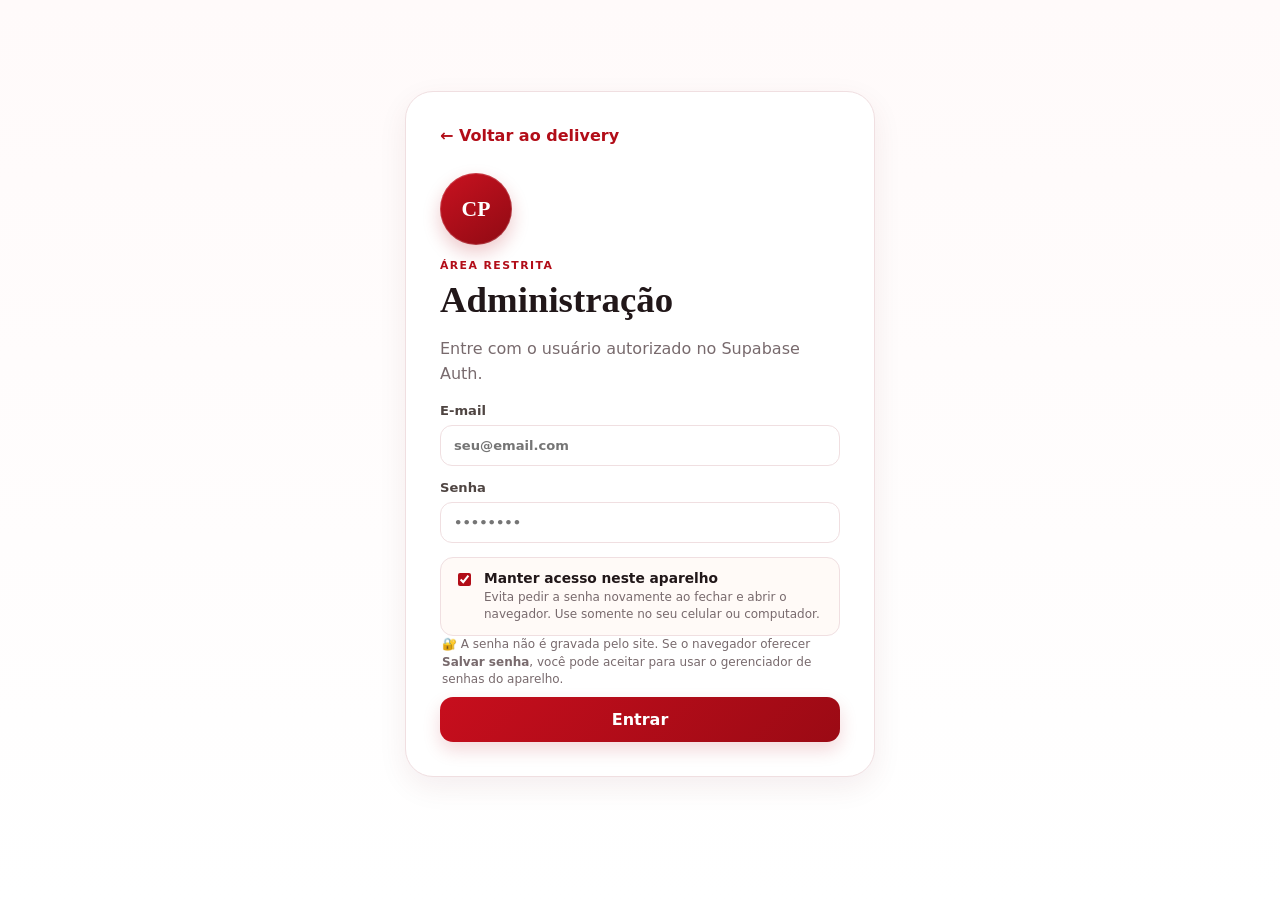
==== commit 7eda78bc: "Atualizacao automatica dos arquivos" ====
--- a/admin.html
+++ b/admin.html
@@ -6,12 +6,12 @@
   <meta name="theme-color" content="#b20d18">
   <meta name="robots" content="noindex,nofollow">
   <title>Admin | Cantinho do Petisco</title>
-  <link rel="manifest" href="manifest-admin.webmanifest?v=14">
+  <link rel="manifest" href="manifest-admin.webmanifest?v=16">
   <meta name="apple-mobile-web-app-capable" content="yes">
   <meta name="apple-mobile-web-app-status-bar-style" content="default">
   <meta name="apple-mobile-web-app-title" content="Cantinho ADM">
-  <link rel="apple-touch-icon" href="assets/icon-admin-192.png?v=14">
-  <link rel="stylesheet" href="css/styles.css?v=14">
+  <link rel="apple-touch-icon" href="assets/icon-admin-192.png?v=16">
+  <link rel="stylesheet" href="css/styles.css?v=16">
 </head>
 <body class="admin-body">
   <main class="admin-shell">
@@ -23,11 +23,13 @@
       <p>Entre com o usuário autorizado no Supabase Auth.</p>
       <form id="loginForm" class="stack-form">
         <label class="field-label">E-mail
-          <input id="adminEmail" type="email" autocomplete="username" required placeholder="seu@email.com">
+          <input id="adminEmail" name="username" type="email" autocomplete="username" required placeholder="seu@email.com">
         </label>
         <label class="field-label">Senha
-          <input id="adminPassword" type="password" autocomplete="current-password" required placeholder="••••••••">
+          <input id="adminPassword" name="password" type="password" autocomplete="current-password" required placeholder="••••••••">
         </label>
+        <label class="remember-login-card"><input id="keepAdminSignedIn" type="checkbox" checked><span><strong>Manter acesso neste aparelho</strong><small>Evita pedir a senha novamente ao fechar e abrir o navegador. Use somente no seu celular ou computador.</small></span></label>
+        <p class="password-manager-note">🔐 A senha não é gravada pelo site. Se o navegador oferecer <strong>Salvar senha</strong>, você pode aceitar para usar o gerenciador de senhas do aparelho.</p>
         <button id="loginBtn" class="primary-button" type="submit">Entrar</button>
         <p id="demoCredentials" class="demo-credentials hidden">Modo demonstração: admin@demo.local / 123456</p>
       </form>
@@ -35,21 +37,44 @@
     </section>
 
     <section id="adminView" class="admin-dashboard hidden">
-      <header class="admin-header admin-header-v5">
-        <div class="admin-title-block">
-          <span class="eyebrow">Cantinho do Petisco</span>
-          <h1>Painel administrativo</h1>
-          <p>Gerencie o cardápio por setores, fotos, disponibilidade e o prato de cada dia da semana.</p>
-          <div class="admin-user-line">Conectado como <strong id="adminIdentity"></strong></div>
-        </div>
-        <div class="admin-header-actions">
-          <a class="secondary-button small" href="index.html" target="_blank" rel="noopener">Ver delivery</a>
-          <a class="secondary-button small" href="restaurante.html" target="_blank" rel="noopener">Ver restaurante</a>
+      <header class="admin-header admin-header-v5 admin-header-clean admin-header-left-menu">
+        <div class="admin-header-main">
+          <button id="adminToolsMenuBtn" class="admin-menu-toggle" type="button" aria-label="Abrir menu" aria-controls="adminToolsMenu" aria-expanded="false" title="Menu">
+            <span class="hamburger-lines" aria-hidden="true"><i></i><i></i><i></i></span>
+          </button>
+          <div class="admin-title-block">
+            <span class="eyebrow">Cantinho do Petisco</span>
+            <h1>Painel administrativo</h1>
+            <p>Gerencie o cardápio por setores, fotos, disponibilidade e o prato de cada dia da semana.</p>
+            <div class="admin-user-line">Conectado como <strong id="adminIdentity"></strong></div>
+          </div>
+        </div>
+        <div class="admin-header-actions admin-header-actions-clean">
           <button id="logoutBtn" class="secondary-button small" type="button">Sair</button>
         </div>
       </header>
 
-      <section class="admin-quick-access" aria-labelledby="quickAccessTitle"><div class="admin-quick-title"><div><span class="eyebrow">Acesso rápido</span><h2 id="quickAccessTitle">Seu Cantinho na palma da mão</h2><p>Abra, compartilhe ou instale os atalhos do restaurante.</p></div><button id="installAdminPwa" class="primary-button hidden" type="button">📲 Instalar Cantinho Admin</button></div><div class="admin-quick-grid"><button id="openDeliveryQuick" class="quick-card" type="button"><span>🛵</span><strong>Acessar meu catálogo</strong><small>Delivery e retirada</small></button><button id="openRestaurantQuick" class="quick-card" type="button"><span>🍽️</span><strong>Abrir Restaurante</strong><small>Cardápio completo presencial</small></button><button id="shareDeliveryWhatsApp" class="quick-card whatsapp" type="button"><span>💬</span><strong>Compartilhar Delivery</strong><small>Enviar pelo WhatsApp</small></button><button id="shareRestaurantWhatsApp" class="quick-card whatsapp" type="button"><span>💬</span><strong>Compartilhar Restaurante</strong><small>Enviar pelo WhatsApp</small></button><button id="copyDeliveryLink" class="quick-card" type="button"><span>🔗</span><strong>Copiar Delivery</strong><small>Copiar link</small></button><button id="copyRestaurantLink" class="quick-card" type="button"><span>🔗</span><strong>Copiar Restaurante</strong><small>Copiar link</small></button><button id="qrDeliveryBtn" class="quick-card" type="button"><span>▦</span><strong>QR Delivery</strong><small>Mostrar código para clientes</small></button><button id="qrRestaurantBtn" class="quick-card" type="button"><span>▦</span><strong>QR Restaurante</strong><small>Ideal para mesa ou balcão</small></button></div></section>
+      <div id="adminToolsOverlay" class="admin-tools-overlay hidden" aria-hidden="true"></div>
+      <aside id="adminToolsMenu" class="admin-tools-menu" aria-hidden="true" aria-labelledby="adminToolsMenuTitle">
+        <div class="admin-tools-menu-head">
+          <div>
+            <span class="eyebrow">Atalhos</span>
+            <h2 id="adminToolsMenuTitle">Menu</h2>
+          </div>
+          <button id="closeAdminToolsMenu" class="admin-tools-close" type="button" aria-label="Fechar menu">×</button>
+        </div>
+        <nav class="admin-tools-list" aria-label="Ferramentas do painel">
+          <button id="installAdminPwa" class="admin-tools-item admin-tools-install hidden" type="button"><span>📲</span><strong>Instalar Cantinho Admin</strong></button>
+          <button id="openDeliveryQuick" class="admin-tools-item" type="button"><span>🛵</span><strong>Abrir página Delivery</strong></button>
+          <button id="openRestaurantQuick" class="admin-tools-item" type="button"><span>🍽️</span><strong>Abrir página Restaurante</strong></button>
+          <div class="admin-tools-divider" role="separator"></div>
+          <button id="shareDeliveryWhatsApp" class="admin-tools-item admin-tools-whatsapp" type="button"><span>💬</span><strong>Compartilhar Delivery</strong></button>
+          <button id="shareRestaurantWhatsApp" class="admin-tools-item admin-tools-whatsapp" type="button"><span>💬</span><strong>Compartilhar Restaurante</strong></button>
+          <div class="admin-tools-divider" role="separator"></div>
+          <button id="qrDeliveryBtn" class="admin-tools-item" type="button"><span>▦</span><strong>QR Code Delivery</strong></button>
+          <button id="qrRestaurantBtn" class="admin-tools-item" type="button"><span>▦</span><strong>QR Code Restaurante</strong></button>
+        </nav>
+      </aside>
       <div class="admin-metrics">
         <article><span>Produtos cadastrados</span><strong id="metricProducts">0</strong></article>
         <article><span>Disponíveis no cardápio</span><strong id="metricAvailable">0</strong></article>
@@ -189,8 +214,22 @@
           </div>
         </section>
 
+        <section class="form-section-card product-special-section">
+          <div class="form-section-title"><span>5</span><div><strong>Prato do dia</strong><small>Você pode programar este produto sem sair da tela de edição.</small></div></div>
+          <label class="switch-line switch-card product-special-toggle"><input id="productDailySpecial" type="checkbox"><span><strong>Tornar prato do dia</strong><small>Ative e escolha em qual dia da semana este prato será destacado.</small></span></label>
+          <div id="productSpecialFields" class="form-grid product-special-fields hidden">
+            <label class="field-label">Dia da semana <span>*</span>
+              <select id="productSpecialWeekday">
+                <option value="">Selecione...</option>
+                <option value="1">Segunda-feira</option><option value="2">Terça-feira</option><option value="3">Quarta-feira</option><option value="4">Quinta-feira</option><option value="5">Sexta-feira</option><option value="6">Sábado</option><option value="0">Domingo</option>
+              </select>
+            </label>
+            <div class="product-special-info"><strong>Como funciona</strong><small>Se esse dia já tiver outro prato do dia, este produto assume o lugar ao salvar. Ao desmarcar, a programação deste produto é removida.</small></div>
+          </div>
+        </section>
+
         <section class="form-section-card options-admin-section">
-          <div class="form-section-title"><span>5</span><div><strong>Personalização do produto</strong><small>Observação, sabores e adicionais que aparecem ao cliente.</small></div></div>
+          <div class="form-section-title"><span>6</span><div><strong>Personalização do produto</strong><small>Observação, sabores e adicionais que aparecem ao cliente.</small></div></div>
           <label class="switch-line switch-card notes-switch-card"><input id="productAllowNotes" type="checkbox" checked><span><strong>Permitir observação do cliente</strong><small>No cardápio aparece um texto neutro: “Retirar ou acrescentar algo? Escreva aqui (opcional).”</small></span></label>
           <div class="option-editor-toolbar">
             <div><strong>Grupos de escolha</strong><small>Ex.: Sabores, Adicionais, Escolha sua bebida.</small></div>
@@ -215,7 +254,7 @@
   <script src="js/config.js"></script>
   <script src="js/mock-data.js"></script>
   <script src="js/supabase-rest.js"></script>
-  <script src="js/admin.js?v=14"></script>
-  <script src="js/pwa-admin.js?v=14"></script>
+  <script src="js/admin.js?v=16"></script>
+  <script src="js/pwa-admin.js?v=16"></script>
 </body>
 </html>
--- a/css/styles.css
+++ b/css/styles.css
@@ -366,5 +366,58 @@
   .option-admin-row>.delete-mini{justify-self:end}
   .option-editor-toolbar{align-items:stretch;flex-direction:column}
 }
-/* V14 PWA + CENTRAL ADMIN */
-.pwa-install-inline{border:1px solid #d8b668;background:#fff8e9;color:#6f1820;border-radius:999px;padding:8px 12px;font-size:.76rem;font-weight:850;box-shadow:0 5px 15px rgba(92,25,31,.06)}.pwa-install-inline:hover{background:#fff0cf}.pwa-install-suggestion{position:fixed;left:50%;bottom:max(22px,env(safe-area-inset-bottom));transform:translateX(-50%);z-index:115;width:min(690px,calc(100% - 28px));background:#fff;border:1px solid #ead9d3;border-radius:20px;box-shadow:0 22px 60px rgba(40,23,20,.22);padding:14px 16px;display:grid;grid-template-columns:auto 1fr auto;align-items:center;gap:13px}.pwa-install-icon{width:44px;height:44px;border-radius:14px;background:#fff1d5;display:grid;place-items:center;font-size:1.4rem}.pwa-install-copy strong,.pwa-install-copy span{display:block}.pwa-install-copy strong{font-size:.92rem}.pwa-install-copy span{font-size:.78rem;color:var(--muted);margin-top:3px}.pwa-install-actions{display:flex;align-items:center;gap:10px}.pwa-install-actions .compact{padding:9px 13px;border-radius:11px}.pwa-ios-dialog{max-width:430px}.pwa-ios-dialog .primary-button{width:100%;margin-top:10px}.admin-quick-access{background:linear-gradient(135deg,#fff,#fff8f1);border:1px solid #eadad1;border-radius:24px;padding:22px;margin-bottom:18px;box-shadow:var(--shadow-soft)}.admin-quick-title{display:flex;justify-content:space-between;align-items:flex-start;gap:18px;margin-bottom:16px}.admin-quick-title h2{font-family:Georgia,serif;margin:4px 0 4px;font-size:1.65rem}.admin-quick-title p{margin:0;color:var(--muted);font-size:.88rem}.admin-quick-grid{display:grid;grid-template-columns:repeat(4,minmax(0,1fr));gap:10px}.quick-card{appearance:none;text-align:left;border:1px solid var(--line);background:#fff;border-radius:16px;padding:14px;min-height:105px;display:flex;flex-direction:column;align-items:flex-start;justify-content:flex-start;gap:4px;color:var(--ink);box-shadow:0 5px 18px rgba(71,46,36,.035);transition:.16s ease}.quick-card:hover{transform:translateY(-2px);border-color:#d8b7b9;box-shadow:0 10px 24px rgba(71,46,36,.08)}.quick-card>span{font-size:1.35rem;margin-bottom:4px}.quick-card strong{font-size:.86rem}.quick-card small{color:var(--muted);line-height:1.3}.quick-card.whatsapp{border-color:#cce7d8;background:#f5fff9}.quick-card.whatsapp strong{color:#176b44}.qr-dialog{max-width:430px}.qr-dialog-image{width:min(290px,85vw);margin:12px auto;border:1px solid var(--line);border-radius:14px}.qr-dialog-link{font-size:.76rem;line-height:1.45;word-break:break-all;text-align:center;color:var(--muted);background:var(--soft);padding:10px;border-radius:11px}.qr-dialog .primary-button{width:100%}@media(max-width:900px){.admin-quick-grid{grid-template-columns:repeat(2,minmax(0,1fr))}}@media(max-width:640px){.pwa-install-suggestion{bottom:max(92px,calc(env(safe-area-inset-bottom) + 78px));grid-template-columns:auto 1fr;padding:12px}.pwa-install-actions{grid-column:1/-1;justify-content:flex-end}.pwa-install-copy span{font-size:.74rem}.admin-quick-title{flex-direction:column}.admin-quick-title .primary-button{width:100%}.admin-quick-grid{grid-template-columns:1fr 1fr}.quick-card{min-height:98px;padding:12px}.quick-card strong{font-size:.8rem}.quick-card small{font-size:.7rem}}@media(max-width:390px){.admin-quick-grid{grid-template-columns:1fr}}
+
+/* PWA + MENU ADMIN RECOLHIDO */
+.pwa-install-inline{border:1px solid #d8b668;background:#fff8e9;color:#6f1820;border-radius:999px;padding:8px 12px;font-size:.76rem;font-weight:850;box-shadow:0 5px 15px rgba(92,25,31,.06)}
+.pwa-install-inline:hover{background:#fff0cf}
+.pwa-install-suggestion{position:fixed;left:50%;bottom:max(22px,env(safe-area-inset-bottom));transform:translateX(-50%);z-index:115;width:min(690px,calc(100% - 28px));background:#fff;border:1px solid #ead9d3;border-radius:20px;box-shadow:0 22px 60px rgba(40,23,20,.22);padding:14px 16px;display:grid;grid-template-columns:auto 1fr auto;align-items:center;gap:13px}
+.pwa-install-icon{width:44px;height:44px;border-radius:14px;background:#fff1d5;display:grid;place-items:center;font-size:1.4rem}
+.pwa-install-copy strong,.pwa-install-copy span{display:block}.pwa-install-copy strong{font-size:.92rem}.pwa-install-copy span{font-size:.78rem;color:var(--muted);margin-top:3px}
+.pwa-install-actions{display:flex;align-items:center;gap:10px}.pwa-install-actions .compact{padding:9px 13px;border-radius:11px}
+.pwa-ios-dialog{max-width:430px}.pwa-ios-dialog .primary-button{width:100%;margin-top:10px}
+
+.admin-header-clean{align-items:center}
+.admin-header-actions-clean{align-items:center;flex-wrap:nowrap}
+.admin-menu-toggle{width:44px;height:42px;border:1px solid var(--line);border-radius:12px;background:#fff;display:grid;place-items:center;cursor:pointer;box-shadow:0 4px 12px rgba(71,46,36,.035);transition:.16s ease}
+.admin-menu-toggle:hover{border-color:#d4b8ba;background:#fff9f9}
+.hamburger-lines{width:20px;height:16px;display:flex;flex-direction:column;justify-content:space-between}
+.hamburger-lines i{display:block;height:2px;border-radius:999px;background:var(--wine);width:100%}
+.admin-tools-overlay{position:fixed;inset:0;background:rgba(37,24,21,.38);backdrop-filter:blur(1px);z-index:180}
+.admin-tools-menu{position:fixed;top:0;left:0;width:min(390px,calc(100vw - 26px));height:100dvh;background:#fff;z-index:181;box-shadow:22px 0 55px rgba(33,22,20,.2);transform:translateX(-105%);transition:transform .22s ease;display:flex;flex-direction:column;padding:max(22px,env(safe-area-inset-top)) 18px max(22px,env(safe-area-inset-bottom));visibility:hidden}
+.admin-tools-menu.open{transform:translateX(0);visibility:visible}
+.admin-tools-menu-head{display:flex;align-items:center;justify-content:space-between;gap:14px;padding:3px 4px 16px;border-bottom:1px solid var(--line)}
+.admin-tools-menu-head>div{min-width:0;flex:1}
+.admin-tools-menu-head h2{font-family:Georgia,serif;font-size:1.75rem;margin:3px 0 0}
+.admin-tools-close{width:40px;height:40px;flex:0 0 40px;border:1px solid var(--line);background:#fff;border-radius:12px;color:var(--wine);font-size:1.7rem;line-height:1;cursor:pointer}
+.admin-tools-list{display:grid;gap:6px;padding:14px 0;overflow:auto}
+.admin-tools-item{appearance:none;width:100%;border:0;background:transparent;border-radius:13px;padding:13px 12px;display:grid;grid-template-columns:32px 1fr;align-items:center;gap:8px;text-align:left;color:var(--ink);cursor:pointer;transition:.14s ease}
+.admin-tools-item:hover,.admin-tools-item:focus-visible{background:#f8f2ee;outline:none}
+.admin-tools-item>span{font-size:1.25rem;text-align:center}.admin-tools-item strong{font-size:.88rem;font-weight:820}
+.admin-tools-item.admin-tools-whatsapp:hover,.admin-tools-item.admin-tools-whatsapp:focus-visible{background:#f0fbf5}.admin-tools-item.admin-tools-whatsapp strong{color:#176b44}
+.admin-tools-install{background:#fff8e9;color:#6f1820}.admin-tools-install:hover,.admin-tools-install:focus-visible{background:#fff0cf}
+.admin-tools-divider{height:1px;background:var(--line);margin:5px 10px}
+body.admin-tools-open{overflow:hidden}
+.qr-dialog{max-width:430px}.qr-dialog-image{width:min(290px,85vw);margin:12px auto;border:1px solid var(--line);border-radius:14px}.qr-dialog-link{font-size:.76rem;line-height:1.45;word-break:break-all;text-align:center;color:var(--muted);background:var(--soft);padding:10px;border-radius:11px}.qr-dialog .primary-button{width:100%}
+
+@media(max-width:640px){
+  .pwa-install-suggestion{bottom:max(92px,calc(env(safe-area-inset-bottom) + 78px));grid-template-columns:auto 1fr;padding:12px}
+  .pwa-install-actions{grid-column:1/-1;justify-content:flex-end}.pwa-install-copy span{font-size:.74rem}
+  .admin-header-clean{flex-direction:row;align-items:flex-start}.admin-header-clean .admin-title-block{min-width:0;flex:1}
+  .admin-header-clean .admin-title-block p{display:none}.admin-header-clean .admin-user-line{font-size:.72rem;margin-top:5px}
+  .admin-header-actions-clean{width:auto;margin-left:auto}.admin-header-actions-clean>*{flex:0 0 auto}
+  .admin-menu-toggle{width:42px;height:40px}.admin-tools-menu{width:min(360px,calc(100vw - 18px));padding-left:14px;padding-right:14px}
+}
+
+/* V16 — menu esquerdo, prato do dia no produto e permanência do login */
+.admin-header-left-menu{gap:18px}
+.admin-header-main{display:flex;align-items:flex-start;gap:14px;min-width:0;flex:1}
+.admin-header-main .admin-menu-toggle{margin-top:2px;flex:0 0 auto}
+.remember-login-card{display:flex;align-items:flex-start;gap:10px;border:1px solid var(--line);background:#fffaf7;border-radius:13px;padding:12px 13px;cursor:pointer}
+.remember-login-card input{margin-top:3px;accent-color:var(--wine)}
+.remember-login-card span{display:grid;gap:3px}.remember-login-card strong{font-size:.86rem}.remember-login-card small,.password-manager-note{color:var(--muted);font-size:.75rem;line-height:1.45}
+.password-manager-note{margin:0;padding:0 2px}
+.product-special-toggle{margin-bottom:12px}
+.product-special-fields{align-items:end}
+.product-special-info{border:1px solid #ead8c4;background:#fff9ef;border-radius:13px;padding:12px 14px;display:grid;gap:4px;min-height:72px}
+.product-special-info strong{font-size:.8rem;color:var(--wine)}.product-special-info small{font-size:.74rem;line-height:1.45;color:var(--muted)}
+@media(max-width:640px){.admin-header-left-menu{flex-direction:row;align-items:flex-start}.admin-header-main{width:100%}.admin-header-main .admin-title-block{min-width:0}.admin-header-actions-clean{width:auto;flex:0 0 auto}.admin-header-actions-clean>*{flex:none}.admin-header-main .admin-menu-toggle{margin-top:1px}.product-special-fields{grid-template-columns:1fr}}
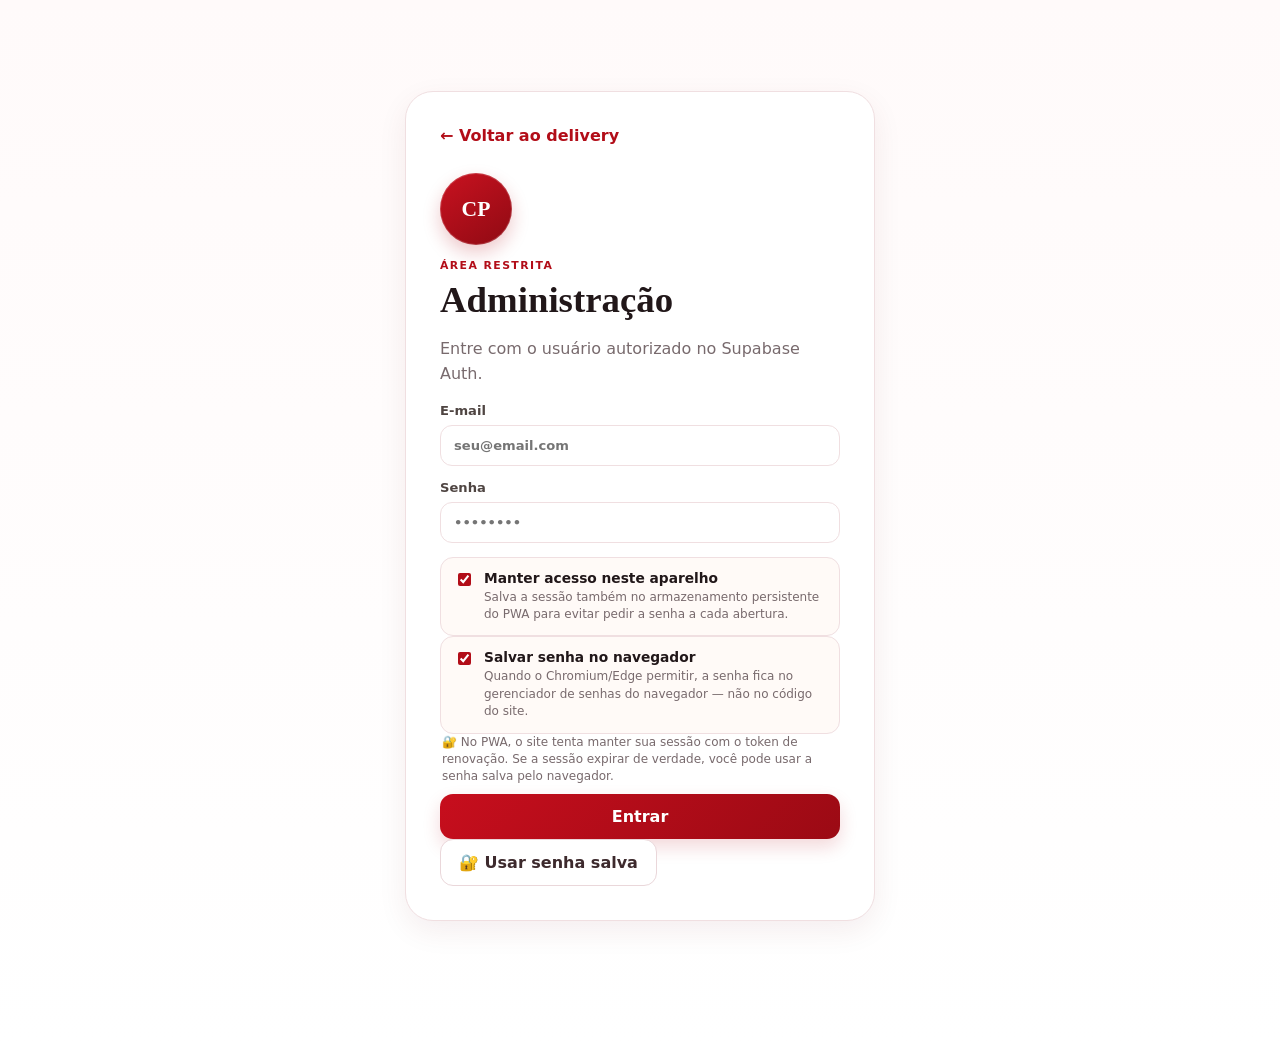
==== commit 1f3b93eb: "Atualizacao automatica dos arquivos" ====
--- a/admin.html
+++ b/admin.html
@@ -6,12 +6,12 @@
   <meta name="theme-color" content="#b20d18">
   <meta name="robots" content="noindex,nofollow">
   <title>Admin | Cantinho do Petisco</title>
-  <link rel="manifest" href="manifest-admin.webmanifest?v=16">
+  <link rel="manifest" href="manifest-admin.webmanifest?v=17">
   <meta name="apple-mobile-web-app-capable" content="yes">
   <meta name="apple-mobile-web-app-status-bar-style" content="default">
   <meta name="apple-mobile-web-app-title" content="Cantinho ADM">
-  <link rel="apple-touch-icon" href="assets/icon-admin-192.png?v=16">
-  <link rel="stylesheet" href="css/styles.css?v=16">
+  <link rel="apple-touch-icon" href="assets/icon-admin-192.png?v=17">
+  <link rel="stylesheet" href="css/styles.css?v=17">
 </head>
 <body class="admin-body">
   <main class="admin-shell">
@@ -28,9 +28,12 @@
         <label class="field-label">Senha
           <input id="adminPassword" name="password" type="password" autocomplete="current-password" required placeholder="••••••••">
         </label>
-        <label class="remember-login-card"><input id="keepAdminSignedIn" type="checkbox" checked><span><strong>Manter acesso neste aparelho</strong><small>Evita pedir a senha novamente ao fechar e abrir o navegador. Use somente no seu celular ou computador.</small></span></label>
-        <p class="password-manager-note">🔐 A senha não é gravada pelo site. Se o navegador oferecer <strong>Salvar senha</strong>, você pode aceitar para usar o gerenciador de senhas do aparelho.</p>
+        <label class="remember-login-card"><input id="keepAdminSignedIn" type="checkbox" checked><span><strong>Manter acesso neste aparelho</strong><small>Salva a sessão também no armazenamento persistente do PWA para evitar pedir a senha a cada abertura.</small></span></label>
+        <label class="remember-login-card save-password-card"><input id="saveAdminPassword" type="checkbox" checked><span><strong>Salvar senha no navegador</strong><small>Quando o Chromium/Edge permitir, a senha fica no gerenciador de senhas do navegador — não no código do site.</small></span></label>
+        <p id="loginPersistenceStatus" class="password-manager-note">🔐 No PWA, o site tenta manter sua sessão com o token de renovação. Se a sessão expirar de verdade, você pode usar a senha salva pelo navegador.</p>
         <button id="loginBtn" class="primary-button" type="submit">Entrar</button>
+        <button id="savedCredentialLoginBtn" class="secondary-button hidden" type="button">🔐 Usar senha salva</button>
+        <button id="retrySavedSessionBtn" class="secondary-button hidden" type="button">↻ Tentar sessão salva novamente</button>
         <p id="demoCredentials" class="demo-credentials hidden">Modo demonstração: admin@demo.local / 123456</p>
       </form>
       <div id="loginMessage" class="form-message hidden"></div>
@@ -254,7 +257,7 @@
   <script src="js/config.js"></script>
   <script src="js/mock-data.js"></script>
   <script src="js/supabase-rest.js"></script>
-  <script src="js/admin.js?v=16"></script>
-  <script src="js/pwa-admin.js?v=16"></script>
+  <script src="js/admin.js?v=17"></script>
+  <script src="js/pwa-admin.js?v=17"></script>
 </body>
 </html>
